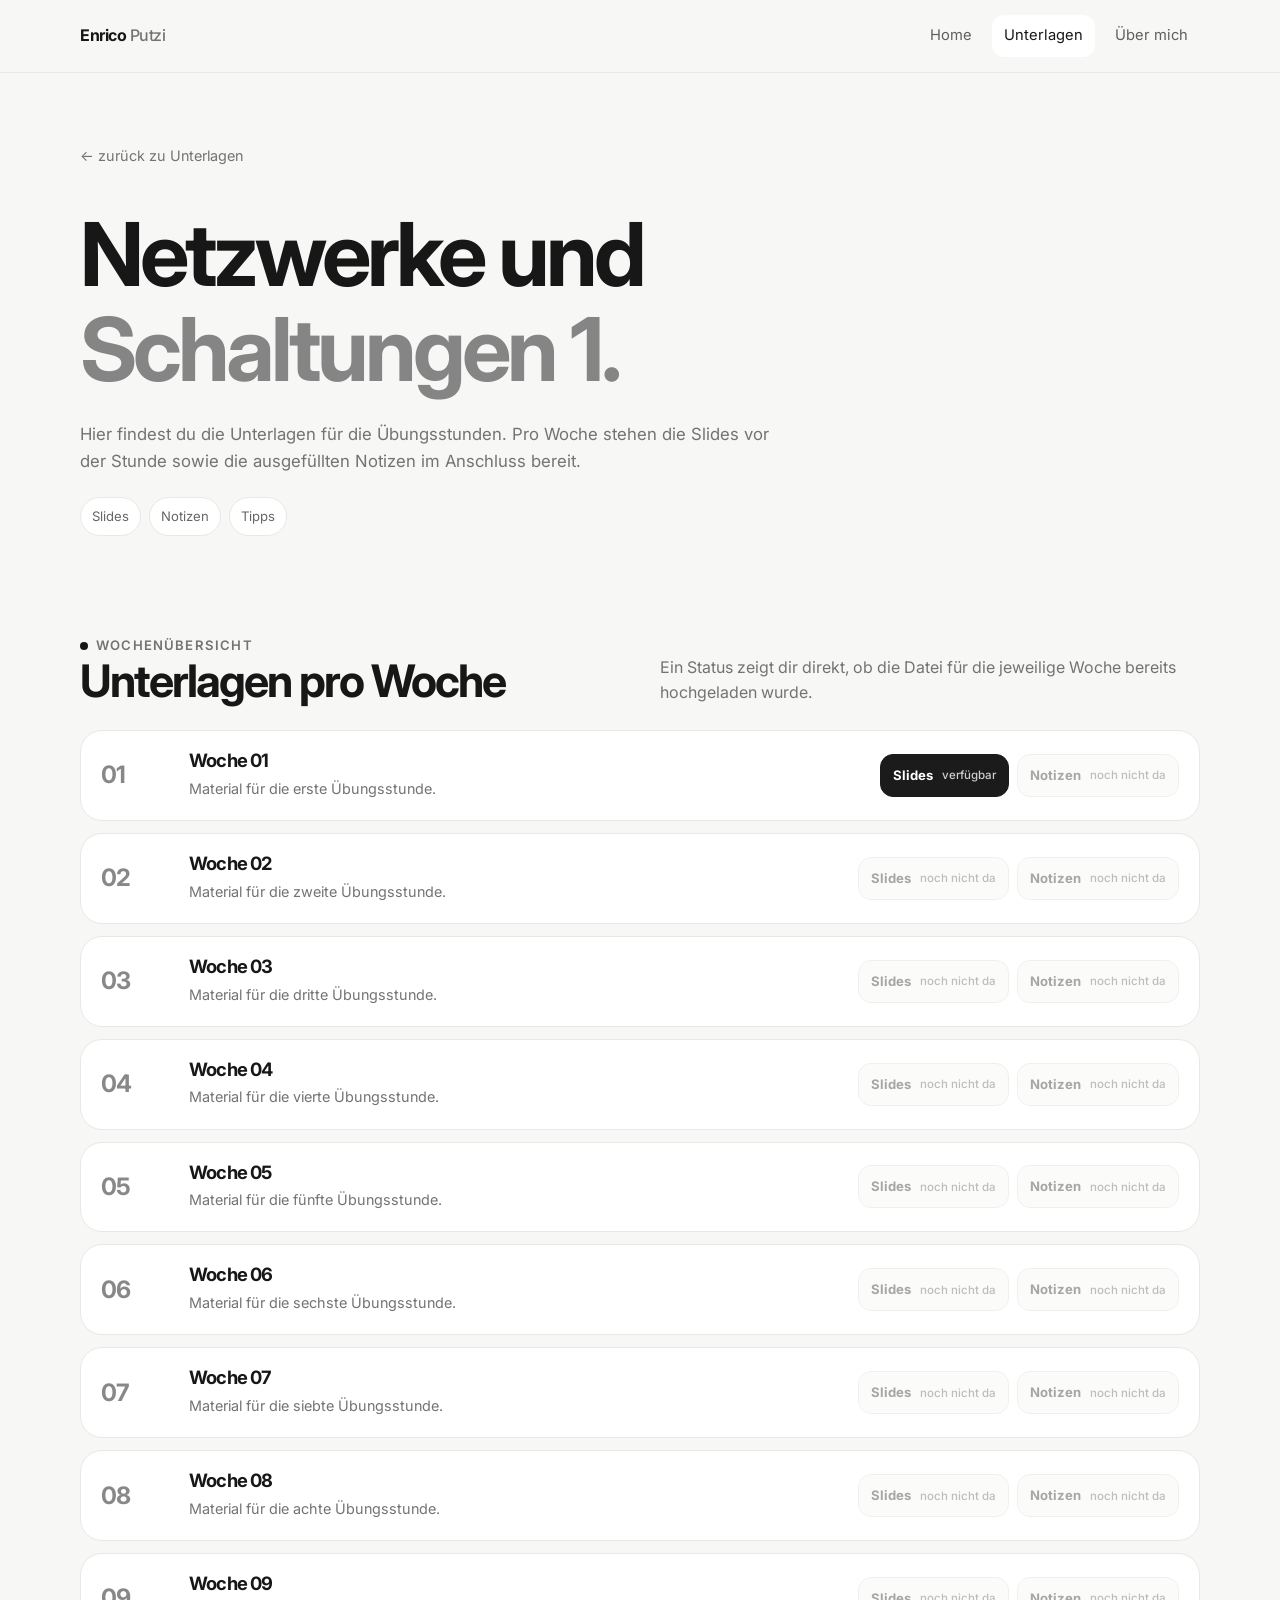
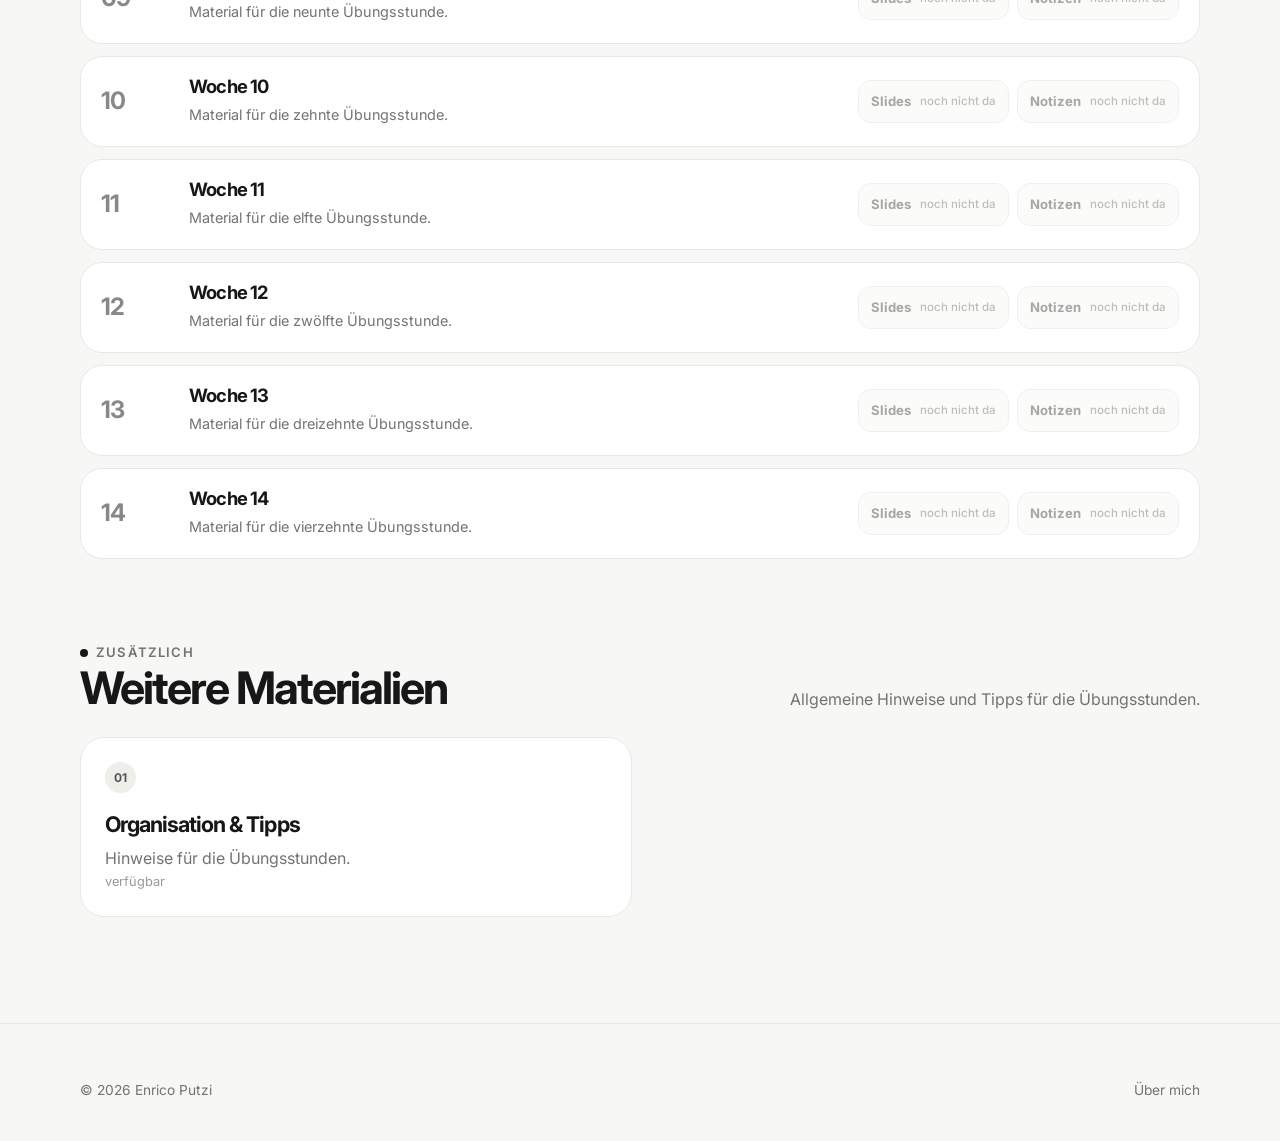
==== courses/nus1/index.html @ c8a52c76 "Update index.html" ====
<!doctype html>
<html lang="de">
<head>
  <meta charset="utf-8">
  <meta name="viewport" content="width=device-width, initial-scale=1">
  <title>NUS 1 — Enrico Putzi</title>
  <link rel="stylesheet" href="../../style.css">
</head>
<body>
<header class="nav"><div class="container nav-inner">
  <a class="brand" href="../../index.html">Enrico <span>Putzi</span></a>
  <nav class="nav-links">
    <a href="../../index.html">Home</a>
    <a class="active" href="../../study.html">Unterlagen</a>
    <a href="../../about.html">Über mich</a>
  </nav>
</div></header>

<main>
<section class="course-hero">
  <div class="container">
    <a class="back" href="../../study.html">← zurück zu Unterlagen</a>
    <h1 class="course-title">Netzwerke und<br><em>Schaltungen 1.</em></h1>
    <p class="course-intro">Hier findest du die Unterlagen für die Übungsstunden. Pro Woche stehen die Slides vor der Stunde sowie die ausgefüllten Notizen im Anschluss bereit.</p>
    <div class="course-meta"><span class="pill">Slides</span><span class="pill">Notizen</span><span class="pill">Tipps</span></div>
  </div>
</section>

<section class="section">
  <div class="container">
    <div class="section-head">
      <div><div class="kicker">Wochenübersicht</div><h2>Unterlagen pro Woche</h2></div>
      <p>Ein Status zeigt dir direkt, ob die Datei für die jeweilige Woche bereits hochgeladen wurde.</p>
    </div>

    <div class="week-list">
      <article class="week-card" data-week="01">
        <div class="week-number">01</div><div class="week-main"><h3>Woche 01</h3><p>Material für die erste Übungsstunde.</p></div>
        <div class="file-actions">
          <a class="file-btn" data-file="files/slides/W01.pdf" href="files/slides/W01.pdf">Slides <span class="file-status">wird geprüft …</span></a>
          <a class="file-btn" data-file="files/slides-notes/W01.pdf" href="files/slides-notes/W01.pdf">Notizen <span class="file-status">wird geprüft …</span></a>
        </div>
      </article>
      <article class="week-card" data-week="02">
        <div class="week-number">02</div><div class="week-main"><h3>Woche 02</h3><p>Material für die zweite Übungsstunde.</p></div>
        <div class="file-actions">
          <a class="file-btn" data-file="files/slides/W02.pdf" href="files/slides/W02.pdf">Slides <span class="file-status">wird geprüft …</span></a>
          <a class="file-btn" data-file="files/slides-notes/W02.pdf" href="files/slides-notes/W02.pdf">Notizen <span class="file-status">wird geprüft …</span></a>
        </div>
      </article>
      <article class="week-card" data-week="03">
        <div class="week-number">03</div><div class="week-main"><h3>Woche 03</h3><p>Material für die dritte Übungsstunde.</p></div>
        <div class="file-actions">
          <a class="file-btn" data-file="files/slides/W03.pdf" href="files/slides/W03.pdf">Slides <span class="file-status">wird geprüft …</span></a>
          <a class="file-btn" data-file="files/slides-notes/W03.pdf" href="files/slides-notes/W03.pdf">Notizen <span class="file-status">wird geprüft …</span></a>
        </div>
      </article>
      <article class="week-card" data-week="04">
        <div class="week-number">04</div><div class="week-main"><h3>Woche 04</h3><p>Material für die vierte Übungsstunde.</p></div>
        <div class="file-actions">
          <a class="file-btn" data-file="files/slides/W04.pdf" href="files/slides/W04.pdf">Slides <span class="file-status">wird geprüft …</span></a>
          <a class="file-btn" data-file="files/slides-notes/W04.pdf" href="files/slides-notes/W04.pdf">Notizen <span class="file-status">wird geprüft …</span></a>
        </div>
      </article>
      <article class="week-card" data-week="05">
        <div class="week-number">05</div><div class="week-main"><h3>Woche 05</h3><p>Material für die fünfte Übungsstunde.</p></div>
        <div class="file-actions">
          <a class="file-btn" data-file="files/slides/W05.pdf" href="files/slides/W05.pdf">Slides <span class="file-status">wird geprüft …</span></a>
          <a class="file-btn" data-file="files/slides-notes/W05.pdf" href="files/slides-notes/W05.pdf">Notizen <span class="file-status">wird geprüft …</span></a>
        </div>
      </article>
      <article class="week-card" data-week="06">
        <div class="week-number">06</div><div class="week-main"><h3>Woche 06</h3><p>Material für die sechste Übungsstunde.</p></div>
        <div class="file-actions">
          <a class="file-btn" data-file="files/slides/W06.pdf" href="files/slides/W06.pdf">Slides <span class="file-status">wird geprüft …</span></a>
          <a class="file-btn" data-file="files/slides-notes/W06.pdf" href="files/slides-notes/W06.pdf">Notizen <span class="file-status">wird geprüft …</span></a>
        </div>
      </article>
      <article class="week-card" data-week="07">
        <div class="week-number">07</div><div class="week-main"><h3>Woche 07</h3><p>Material für die siebte Übungsstunde.</p></div>
        <div class="file-actions">
          <a class="file-btn" data-file="files/slides/W07.pdf" href="files/slides/W07.pdf">Slides <span class="file-status">wird geprüft …</span></a>
          <a class="file-btn" data-file="files/slides-notes/W07.pdf" href="files/slides-notes/W07.pdf">Notizen <span class="file-status">wird geprüft …</span></a>
        </div>
      </article>
      <article class="week-card" data-week="08">
        <div class="week-number">08</div><div class="week-main"><h3>Woche 08</h3><p>Material für die achte Übungsstunde.</p></div>
        <div class="file-actions">
          <a class="file-btn" data-file="files/slides/W08.pdf" href="files/slides/W08.pdf">Slides <span class="file-status">wird geprüft …</span></a>
          <a class="file-btn" data-file="files/slides-notes/W08.pdf" href="files/slides-notes/W08.pdf">Notizen <span class="file-status">wird geprüft …</span></a>
        </div>
      </article>
      <article class="week-card" data-week="09">
        <div class="week-number">09</div><div class="week-main"><h3>Woche 09</h3><p>Material für die neunte Übungsstunde.</p></div>
        <div class="file-actions">
          <a class="file-btn" data-file="files/slides/W09.pdf" href="files/slides/W09.pdf">Slides <span class="file-status">wird geprüft …</span></a>
          <a class="file-btn" data-file="files/slides-notes/W09.pdf" href="files/slides-notes/W09.pdf">Notizen <span class="file-status">wird geprüft …</span></a>
        </div>
      </article>
      <article class="week-card" data-week="10">
        <div class="week-number">10</div><div class="week-main"><h3>Woche 10</h3><p>Material für die zehnte Übungsstunde.</p></div>
        <div class="file-actions">
          <a class="file-btn" data-file="files/slides/W10.pdf" href="files/slides/W10.pdf">Slides <span class="file-status">wird geprüft …</span></a>
          <a class="file-btn" data-file="files/slides-notes/W10.pdf" href="files/slides-notes/W10.pdf">Notizen <span class="file-status">wird geprüft …</span></a>
        </div>
      </article>
      <article class="week-card" data-week="11">
        <div class="week-number">11</div><div class="week-main"><h3>Woche 11</h3><p>Material für die elfte Übungsstunde.</p></div>
        <div class="file-actions">
          <a class="file-btn" data-file="files/slides/W11.pdf" href="files/slides/W11.pdf">Slides <span class="file-status">wird geprüft …</span></a>
          <a class="file-btn" data-file="files/slides-notes/W11.pdf" href="files/slides-notes/W11.pdf">Notizen <span class="file-status">wird geprüft …</span></a>
        </div>
      </article>
      <article class="week-card" data-week="12">
        <div class="week-number">12</div><div class="week-main"><h3>Woche 12</h3><p>Material für die zwölfte Übungsstunde.</p></div>
        <div class="file-actions">
          <a class="file-btn" data-file="files/slides/W12.pdf" href="files/slides/W12.pdf">Slides <span class="file-status">wird geprüft …</span></a>
          <a class="file-btn" data-file="files/slides-notes/W12.pdf" href="files/slides-notes/W12.pdf">Notizen <span class="file-status">wird geprüft …</span></a>
        </div>
      </article>
      <article class="week-card" data-week="13">
        <div class="week-number">13</div><div class="week-main"><h3>Woche 13</h3><p>Material für die dreizehnte Übungsstunde.</p></div>
        <div class="file-actions">
          <a class="file-btn" data-file="files/slides/W13.pdf" href="files/slides/W13.pdf">Slides <span class="file-status">wird geprüft …</span></a>
          <a class="file-btn" data-file="files/slides-notes/W13.pdf" href="files/slides-notes/W13.pdf">Notizen <span class="file-status">wird geprüft …</span></a>
        </div>
      </article>
      <article class="week-card" data-week="14">
        <div class="week-number">14</div><div class="week-main"><h3>Woche 14</h3><p>Material für die vierzehnte Übungsstunde.</p></div>
        <div class="file-actions">
          <a class="file-btn" data-file="files/slides/W14.pdf" href="files/slides/W14.pdf">Slides <span class="file-status">wird geprüft …</span></a>
          <a class="file-btn" data-file="files/slides-notes/W14.pdf" href="files/slides-notes/W14.pdf">Notizen <span class="file-status">wird geprüft …</span></a>
        </div>
      </article>
    </div>
  </div>
</section>

<section class="section section-tight">
  <div class="container">
    <div class="section-head">
      <div><div class="kicker">Zusätzlich</div><h2>Weitere Materialien</h2></div>
      <p>Allgemeine Hinweise und Tipps für die Übungsstunden.</p>
    </div>
    <div class="grid small-grid">
      <a class="card resource-card compact-resource" data-file="files/tips/Organisation.pdf" href="files/tips/Organisation.pdf">
        <div><span class="tag">01</span><h3>Organisation &amp; Tipps</h3><p>Hinweise für die Übungsstunden.</p></div>
        <div class="availability">wird geprüft …</div>
      </a>
    </div>
  </div>
</section>

<footer class="footer"><div class="container footer-inner"><span>© <span data-year></span> Enrico Putzi</span><a href="../../about.html">Über mich</a></div></footer>
<script src="../../script.js"></script>
</body>
</html>
---- style.css ----
@import url('https://fonts.googleapis.com/css2?family=Inter:wght@400;500;600;700&display=swap');
:root{--bg:#f7f7f5;--surface:#fff;--text:#171717;--muted:#737373;--line:#e8e8e5;--accent-soft:#eeeeea;--max:1120px;--radius:24px}
*{box-sizing:border-box}html{scroll-behavior:smooth}body{margin:0;font-family:Inter,system-ui,-apple-system,BlinkMacSystemFont,"Segoe UI",sans-serif;color:var(--text);background:var(--bg);line-height:1.6}a{color:inherit;text-decoration:none}img{max-width:100%;display:block}.container{width:min(var(--max),calc(100% - 36px));margin:0 auto}
.nav{position:sticky;top:0;z-index:20;background:rgba(247,247,245,.9);backdrop-filter:blur(14px);border-bottom:1px solid rgba(232,232,229,.8)}.nav-inner{min-height:72px;display:flex;align-items:center;justify-content:space-between;gap:24px}.brand{font-weight:700;letter-spacing:-.03em}.brand span{color:var(--muted);font-weight:500}.nav-links{display:flex;gap:8px;align-items:center}.nav-links a{padding:9px 12px;border-radius:12px;color:#5f5f5f;font-size:.92rem}.nav-links a:hover,.nav-links a.active{background:var(--surface);color:var(--text)}
.hero{padding:92px 0 72px}.compact-hero{padding-bottom:42px}.kicker{display:inline-flex;align-items:center;gap:8px;font-size:.82rem;color:var(--muted);font-weight:600;text-transform:uppercase;letter-spacing:.09em}.kicker::before{content:"";width:8px;height:8px;border-radius:50%;background:var(--text);display:inline-block}h1,h2,h3{letter-spacing:-.045em;line-height:1.08;margin:0}.hero h1{font-size:clamp(3.2rem,8vw,6.7rem);max-width:900px;margin-top:18px}.hero h1 em,.course-title em{font-style:normal;color:#858585}.hero-copy{max-width:700px;color:#666;margin:28px 0 0;font-size:1.05rem}.hero-actions{display:flex;gap:12px;flex-wrap:wrap;margin-top:30px}.btn{display:inline-flex;align-items:center;justify-content:center;padding:12px 17px;border:1px solid var(--line);border-radius:14px;background:var(--surface);font-weight:600;font-size:.92rem;transition:transform .18s ease,box-shadow .18s ease}.btn:hover{transform:translateY(-2px);box-shadow:0 10px 28px rgba(0,0,0,.06)}.btn.primary{background:var(--text);color:#fff;border-color:var(--text)}
.section{padding:56px 0}.section-tight{padding-top:24px}.section-head{display:flex;justify-content:space-between;align-items:end;gap:24px;margin-bottom:24px}.section-head h2{font-size:clamp(1.8rem,4vw,2.8rem)}.section-head p{max-width:540px;color:var(--muted);margin:0}.grid{display:grid;grid-template-columns:repeat(12,1fr);gap:16px}.card{grid-column:span 4;background:var(--surface);border:1px solid var(--line);border-radius:var(--radius);padding:24px;min-height:190px;display:flex;flex-direction:column;justify-content:space-between;transition:transform .18s ease,box-shadow .18s ease,border-color .18s ease}.card:hover{transform:translateY(-4px);box-shadow:0 16px 36px rgba(0,0,0,.06);border-color:#d9d9d5}.card.wide{grid-column:span 8}.card.full{grid-column:1/-1}.card .tag{display:inline-flex;width:max-content;padding:6px 9px;border-radius:999px;background:var(--accent-soft);font-size:.75rem;font-weight:700;color:#555}.card h3{font-size:1.35rem;margin-top:20px}.card p{color:var(--muted);margin:10px 0 0}.card-link{margin-top:24px;font-size:.9rem;font-weight:700}.card-link::after{content:" ↗";color:var(--muted)}.featured-card{background:#1b1b1b;color:#fff;border-color:#1b1b1b}.featured-card p{color:#c7c7c7}.featured-card .tag{background:#303030;color:#ddd}.featured-card .card-link::after{color:#aaa}
.note{background:#efefeb;border-radius:20px;padding:22px 24px;color:#5d5d5a}.note strong{color:var(--text)}.course-hero{padding:70px 0 40px}.course-title{font-size:clamp(2.8rem,7vw,5.5rem);max-width:850px;margin-top:16px}.course-intro{max-width:690px;color:var(--muted);font-size:1.05rem;margin:24px 0 0}.course-meta{display:flex;flex-wrap:wrap;gap:8px;margin-top:22px}.pill{padding:8px 11px;background:var(--surface);border:1px solid var(--line);border-radius:999px;font-size:.82rem;color:#666}
.week-list{display:grid;gap:12px}.week-card{background:var(--surface);border:1px solid var(--line);border-radius:22px;padding:20px;display:grid;grid-template-columns:70px minmax(180px,1fr) minmax(390px,1.8fr);gap:18px;align-items:center;transition:transform .18s ease,box-shadow .18s ease}.week-card:hover{transform:translateY(-2px);box-shadow:0 12px 30px rgba(0,0,0,.05)}.week-number{font-size:1.5rem;font-weight:700;letter-spacing:-.05em;color:#888}.week-main h3{font-size:1.15rem}.week-main p{margin:6px 0 0;color:var(--muted);font-size:.9rem}.file-actions{display:flex;gap:8px;flex-wrap:wrap;justify-content:flex-end}.file-btn{display:flex;align-items:center;gap:9px;border:1px solid var(--line);background:#fafaf8;padding:10px 12px;border-radius:13px;font-size:.82rem;font-weight:700;color:#777;cursor:default}.file-btn.available{background:#1b1b1b;color:#fff;border-color:#1b1b1b;cursor:pointer}.file-btn.available:hover{transform:translateY(-1px)}.file-btn.unavailable{opacity:.65}.file-status{font-size:.72rem;font-weight:500;color:#9a9a96}.file-btn.available .file-status{color:#cfcfcf}.small-grid .card{grid-column:span 6}.compact-resource{min-height:180px}.availability{font-size:.8rem;color:#999}.compact-resource.available{background:#fff}.compact-resource.unavailable{opacity:.8}
.profile{display:grid;grid-template-columns:260px 1fr;gap:48px;align-items:start;padding:70px 0}.profile-photo{aspect-ratio:1/1;border-radius:28px;overflow:hidden;background:#e9e9e5;border:1px solid var(--line);display:grid;place-items:center}.profile-photo img{width:100%;height:100%;object-fit:cover}.profile h1{font-size:clamp(2.7rem,6vw,5rem)}.profile .lead{font-size:1.1rem;color:#656565;max-width:720px;margin:20px 0}.timeline{margin-top:36px;display:grid;gap:12px}.timeline-item{padding:18px 0;border-top:1px solid var(--line);display:grid;grid-template-columns:160px 1fr;gap:20px}.timeline-item .year{font-weight:700}.timeline-item p{margin:0;color:var(--muted)}
.footer{padding:55px 0 40px;border-top:1px solid var(--line);margin-top:50px}.footer-inner{display:flex;justify-content:space-between;gap:24px;flex-wrap:wrap;color:var(--muted);font-size:.86rem}.small{font-size:.84rem;color:var(--muted)}.back{display:inline-flex;margin-bottom:24px;color:var(--muted);font-size:.9rem}.back:hover{color:var(--text)}code{background:#ededE9;padding:2px 6px;border-radius:6px;font-size:.9em}
@media (max-width:900px){.week-card{grid-template-columns:56px 1fr}.file-actions{grid-column:2;justify-content:flex-start}.small-grid .card{grid-column:1/-1}}@media (max-width:800px){.nav-inner{min-height:64px}.nav-links{gap:2px}.nav-links a{font-size:.82rem;padding:8px}.hero{padding:65px 0 48px}.card,.card.wide{grid-column:1/-1}.profile{grid-template-columns:1fr;gap:28px}.profile-photo{max-width:280px}.timeline-item{grid-template-columns:1fr;gap:4px}}@media (max-width:520px){.container{width:min(var(--max),calc(100% - 24px))}.nav-links a:nth-child(2){display:none}.hero h1{font-size:3.2rem}.week-card{grid-template-columns:1fr}.file-actions{grid-column:auto}.file-btn{width:100%;justify-content:space-between}}
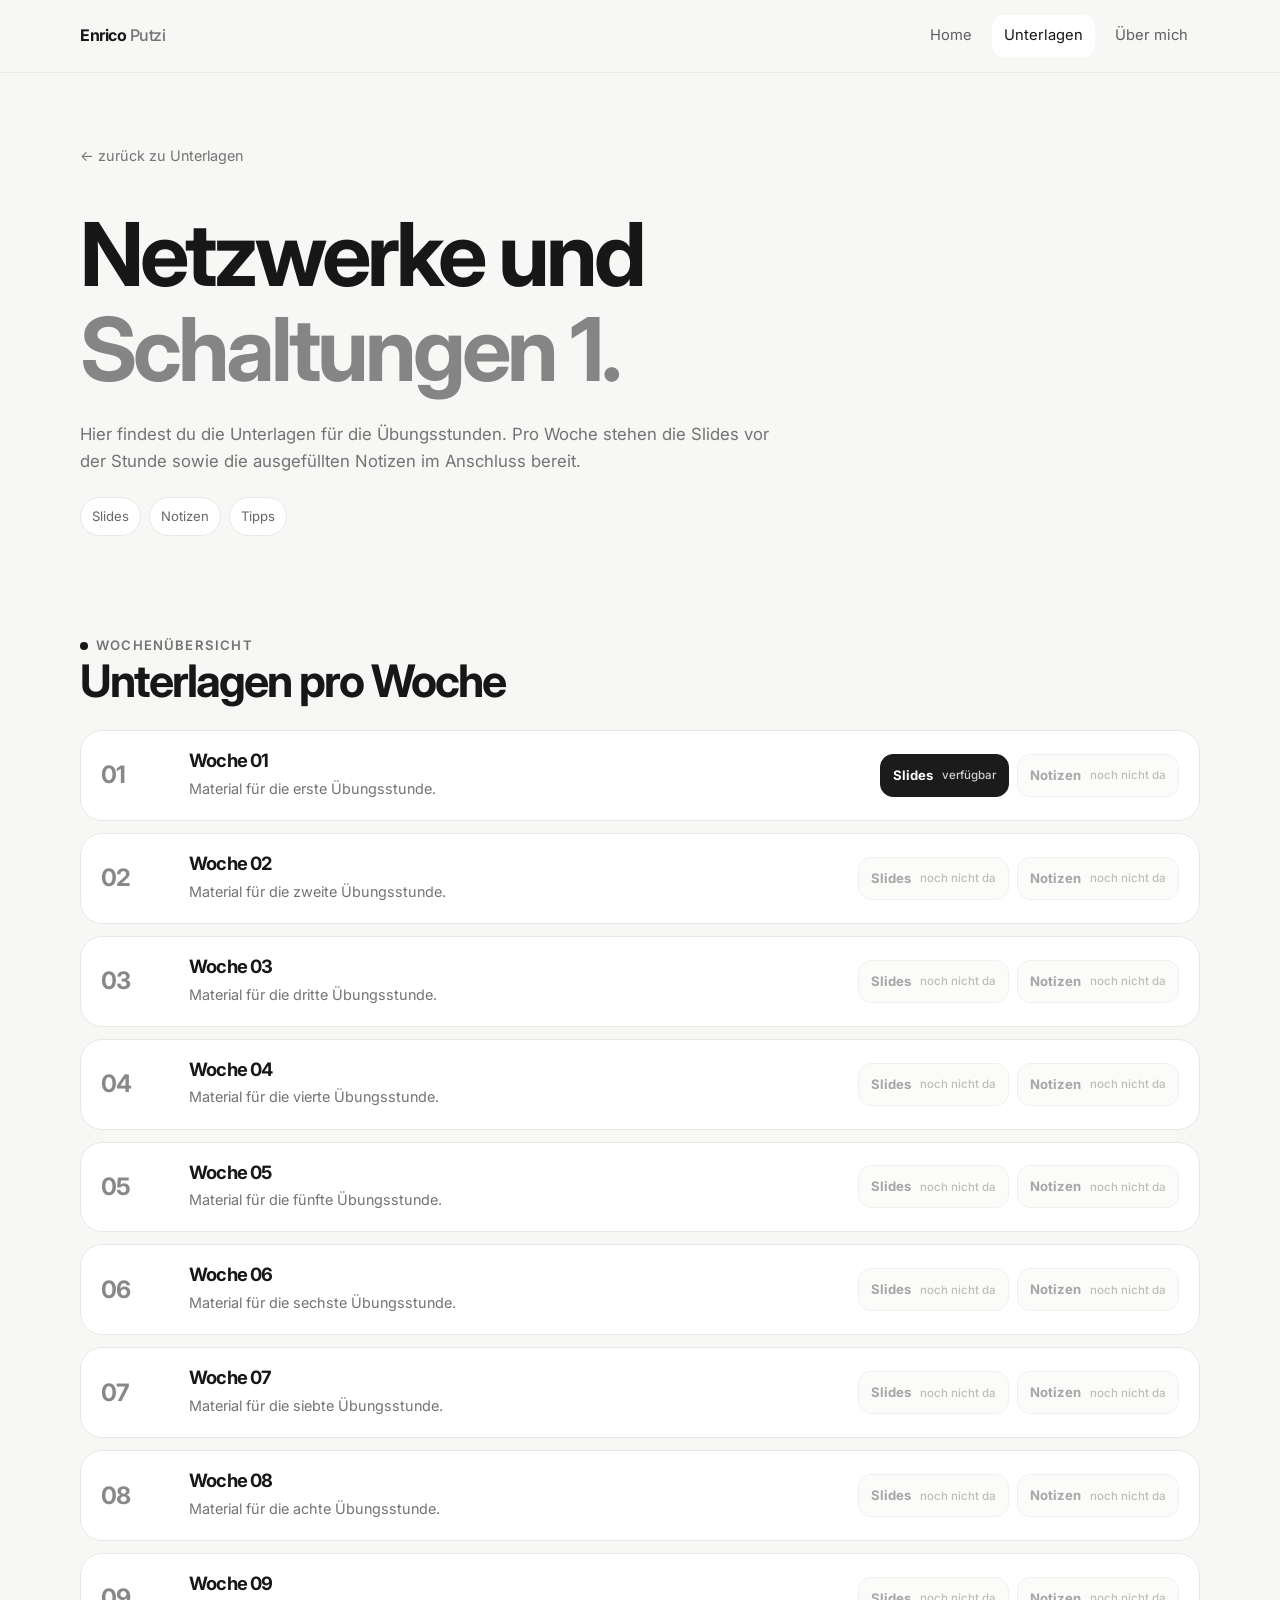
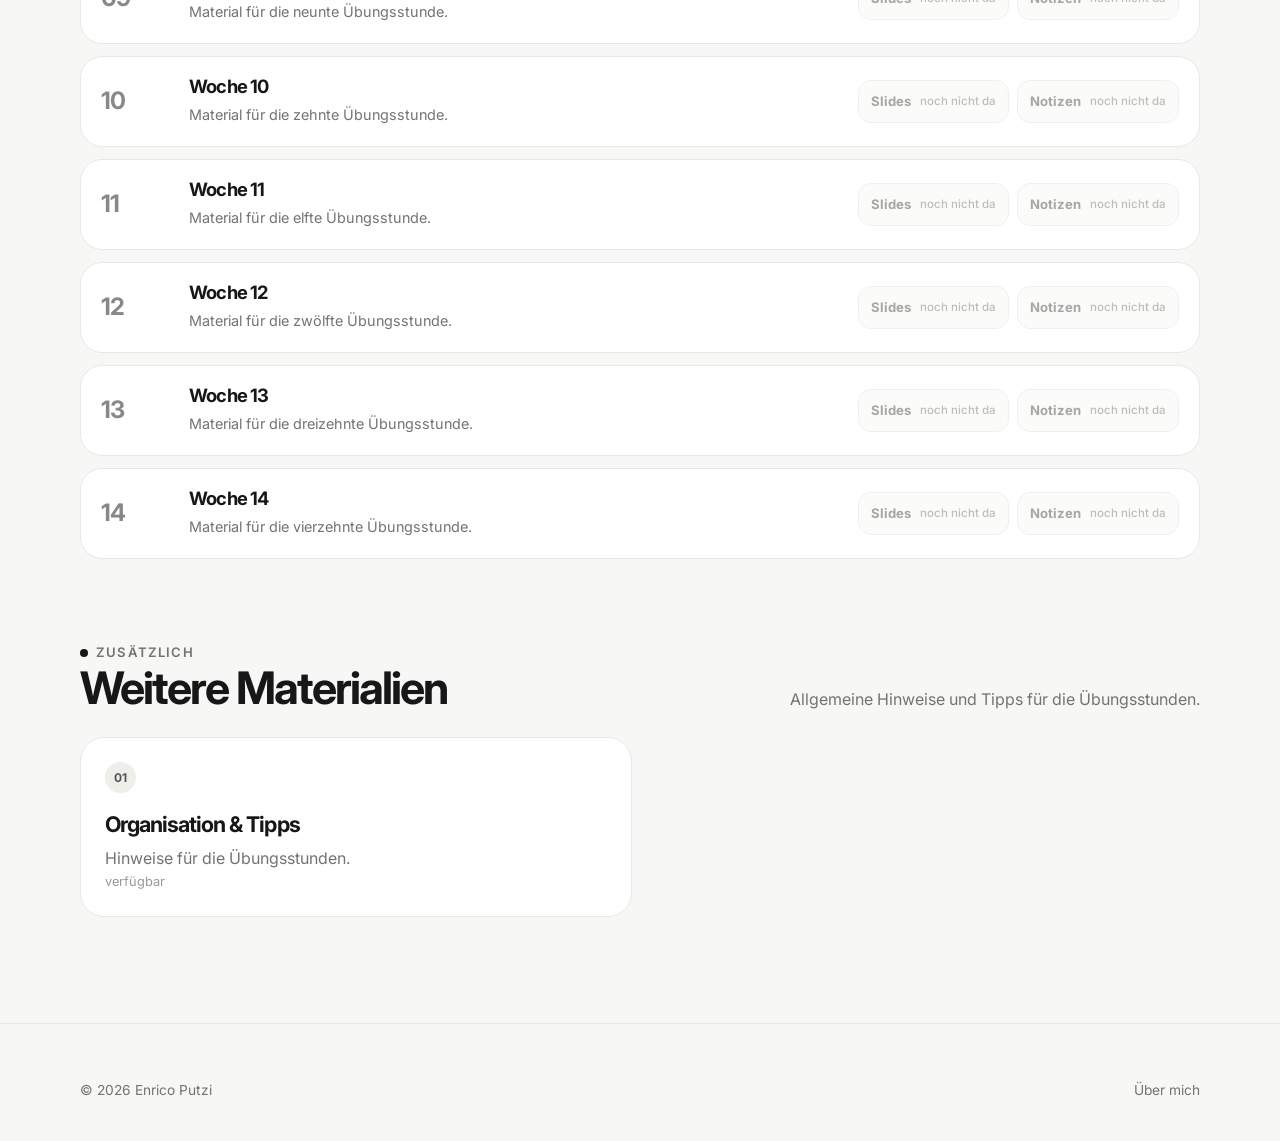
==== commit dcac35cc: "Update index.html" ====
--- a/courses/nus1/index.html
+++ b/courses/nus1/index.html
@@ -30,7 +30,7 @@
   <div class="container">
     <div class="section-head">
       <div><div class="kicker">Wochenübersicht</div><h2>Unterlagen pro Woche</h2></div>
-      <p>Ein Status zeigt dir direkt, ob die Datei für die jeweilige Woche bereits hochgeladen wurde.</p>
+      
     </div>
 
     <div class="week-list">
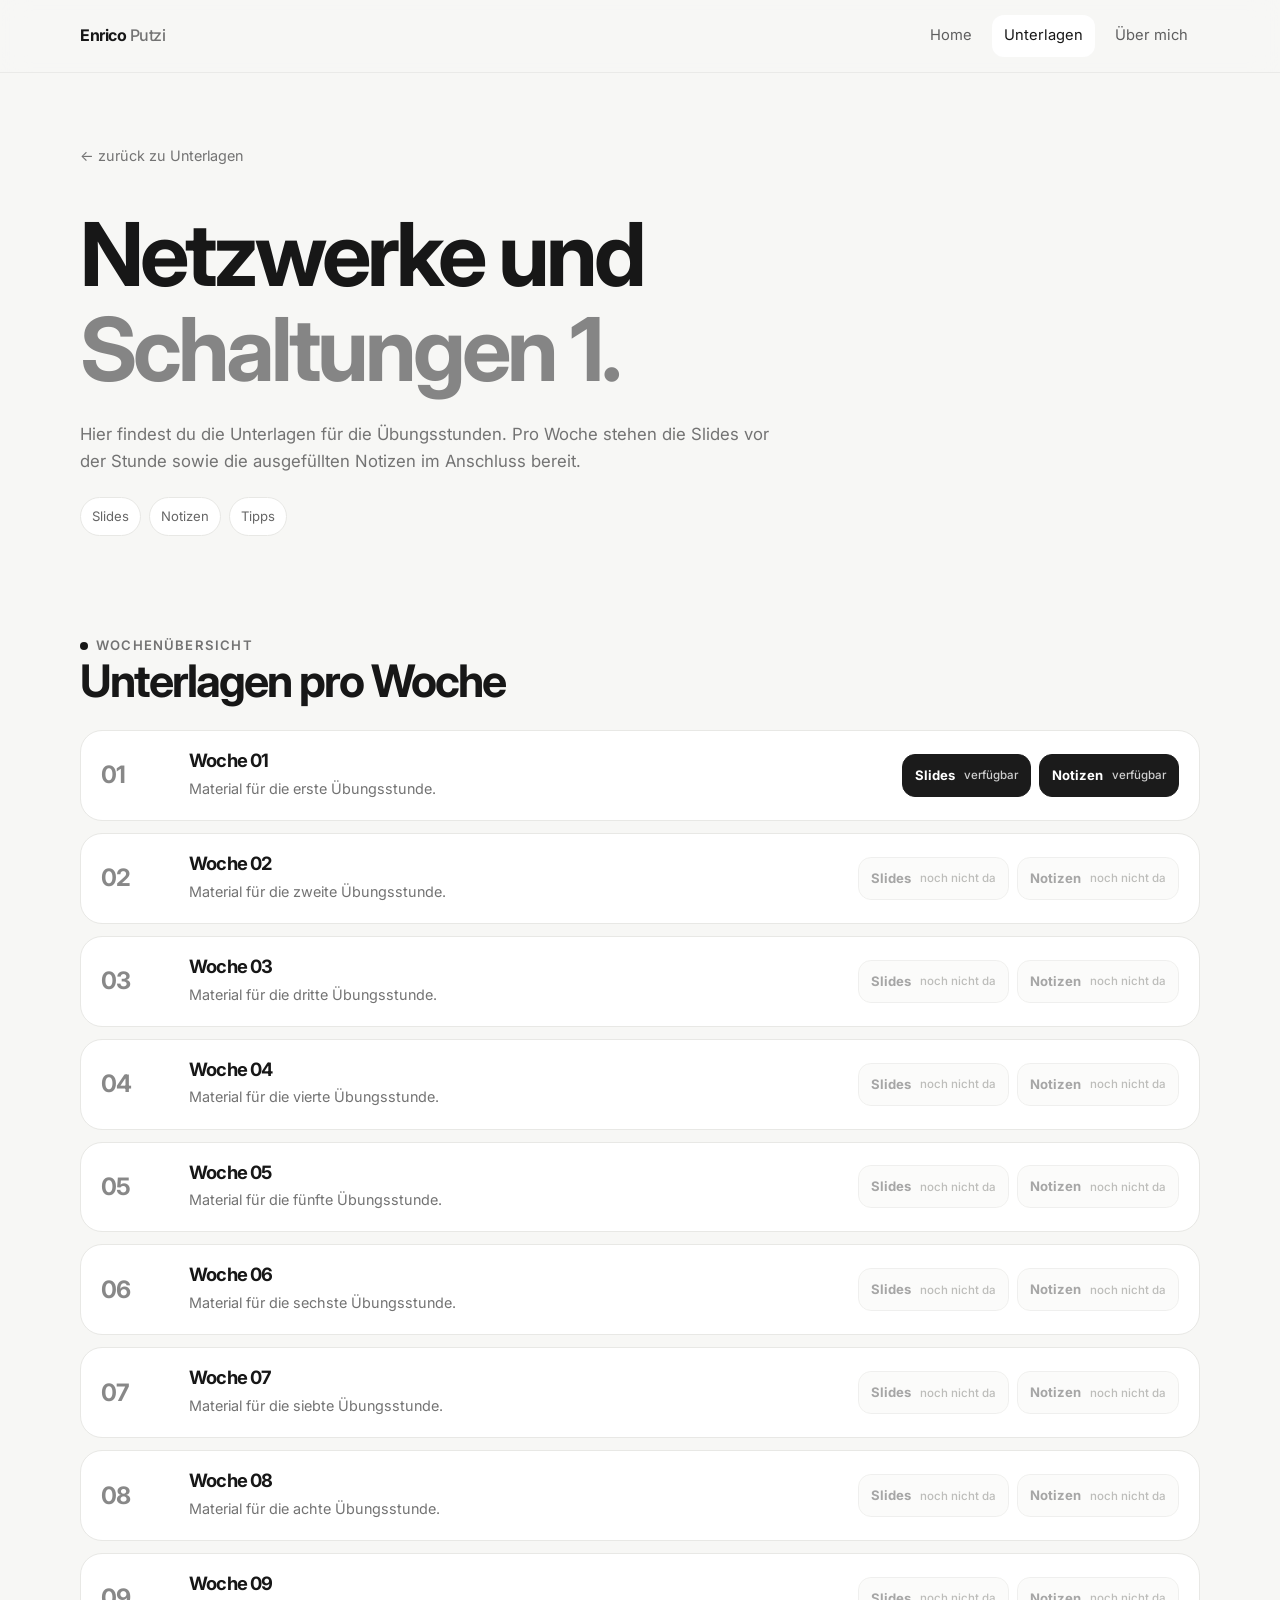
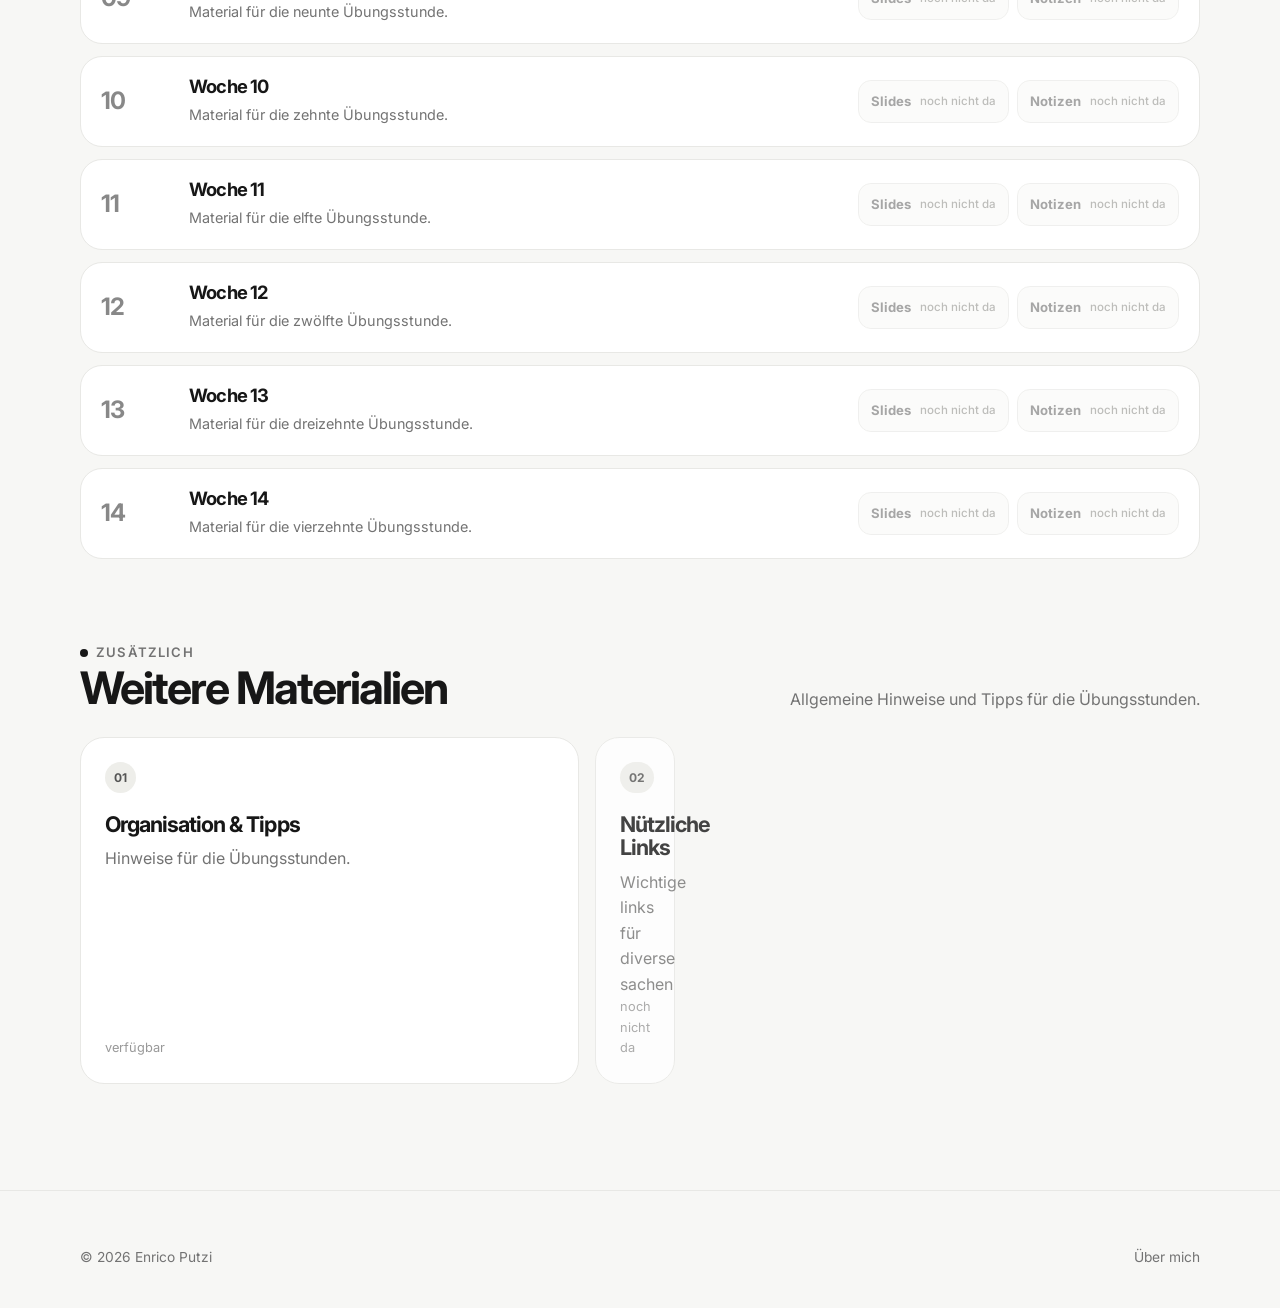
==== commit ef0bd5eb: "Update index.html" ====
--- a/courses/nus1/index.html
+++ b/courses/nus1/index.html
@@ -147,6 +147,12 @@
         <div><span class="tag">01</span><h3>Organisation &amp; Tipps</h3><p>Hinweise für die Übungsstunden.</p></div>
         <div class="availability">wird geprüft …</div>
       </a>
+      <div class="grid small-grid">
+      <a class="card resource-card compact-resource" data-file="files/tips/links.docx" href="files/tips/links.docx">
+        <div><span class="tag">02</span><h3>Nützliche Links</h3><p>Wichtige links für diverse sachen</p></div>
+        <div class="availability">wird geprüft …</div>
+      </a>
+    </div>
     </div>
   </div>
 </section>
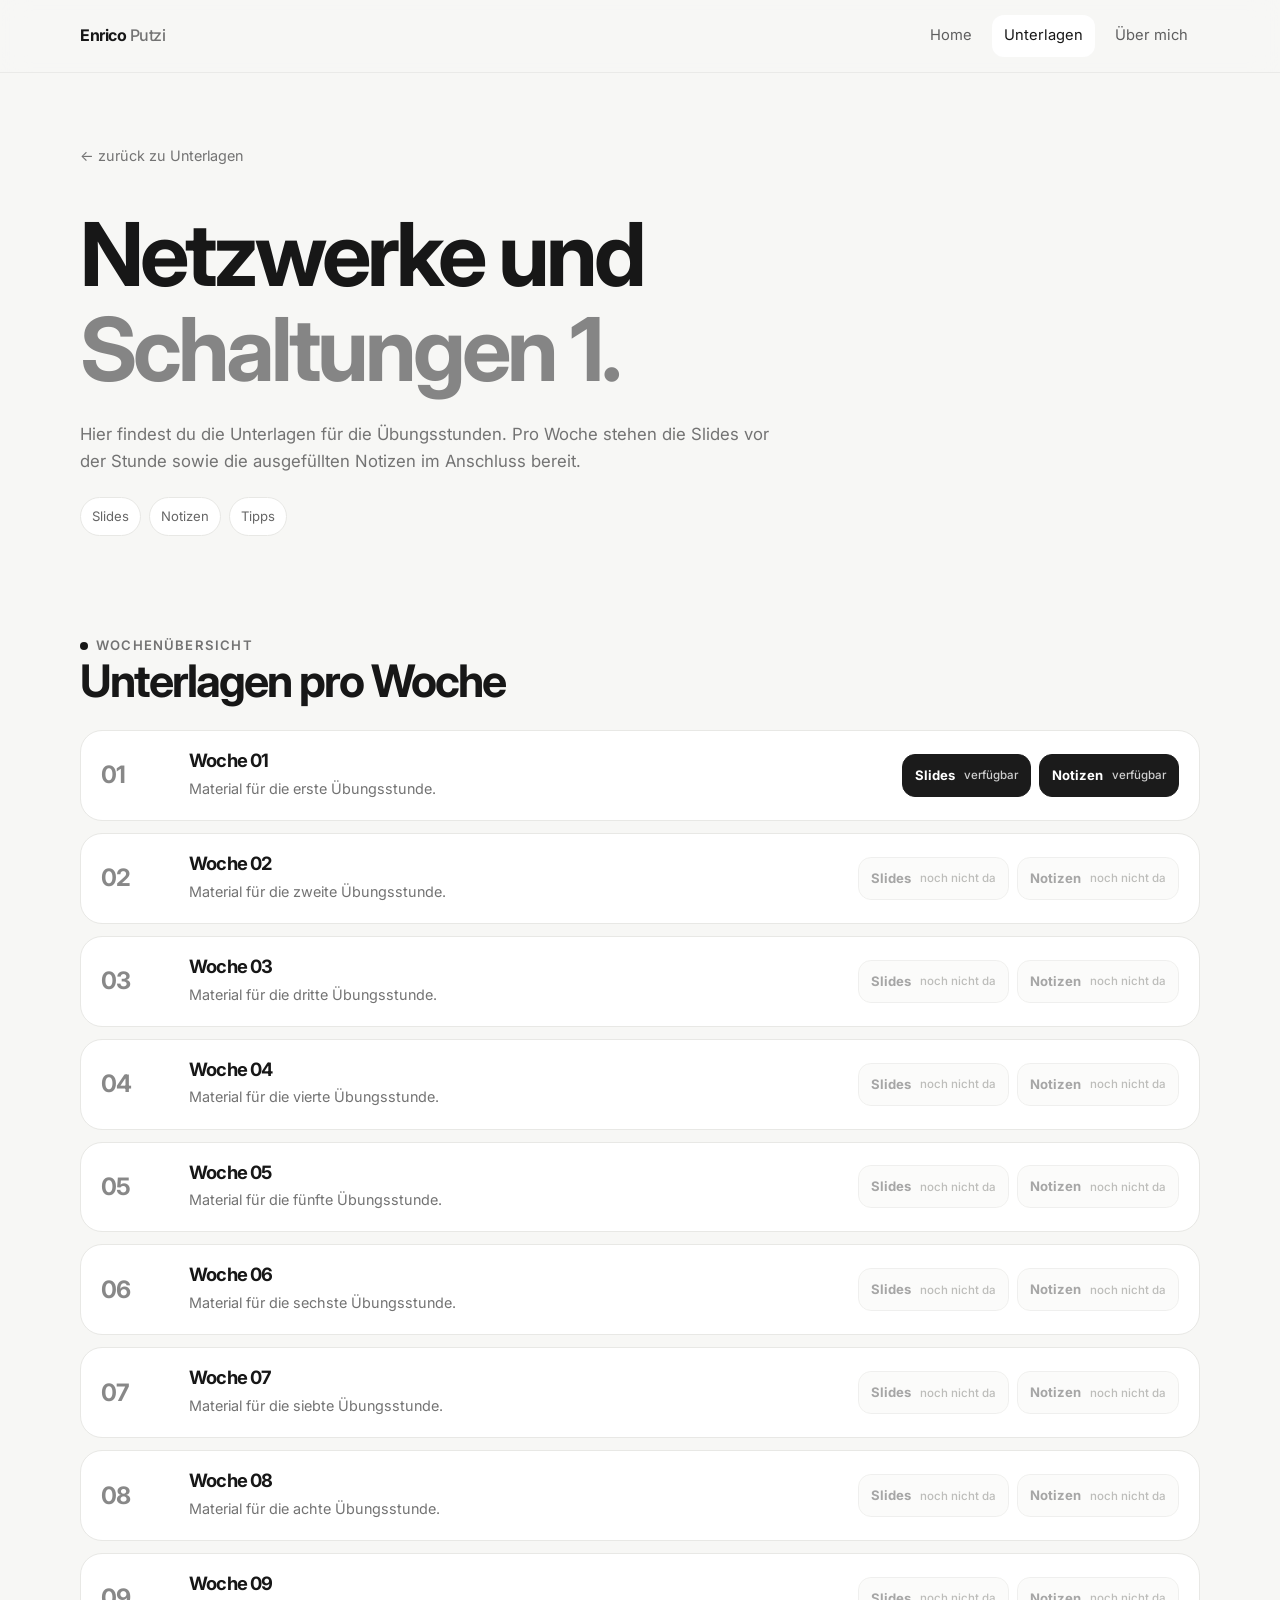
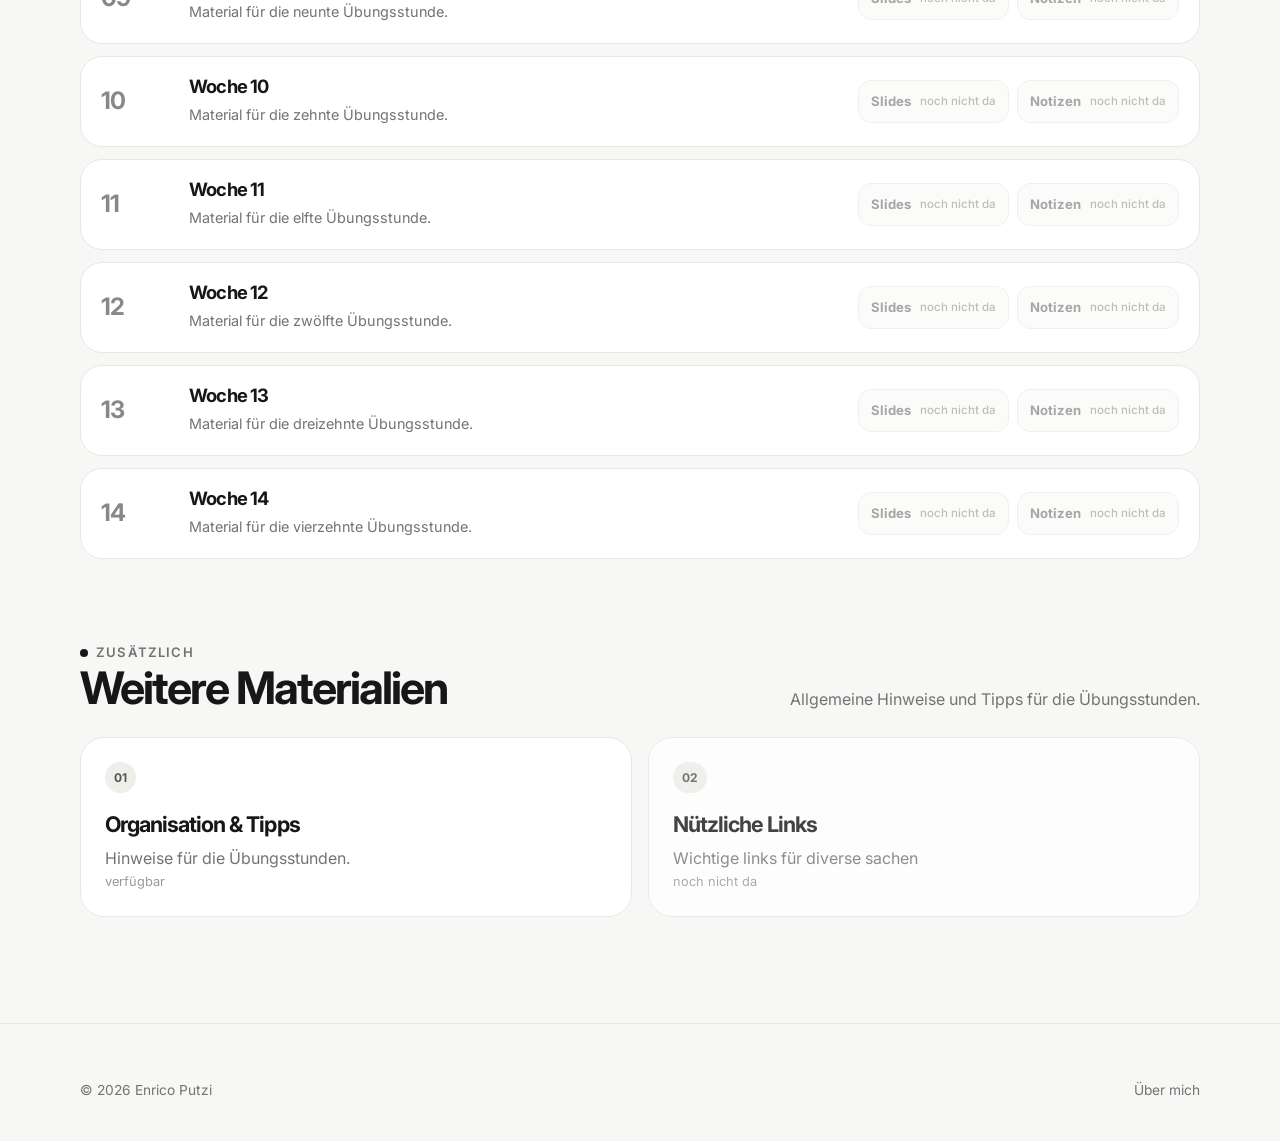
==== commit 4ef513a2: "Update index.html" ====
--- a/courses/nus1/index.html
+++ b/courses/nus1/index.html
@@ -147,13 +147,13 @@
         <div><span class="tag">01</span><h3>Organisation &amp; Tipps</h3><p>Hinweise für die Übungsstunden.</p></div>
         <div class="availability">wird geprüft …</div>
       </a>
-      <div class="grid small-grid">
+      
       <a class="card resource-card compact-resource" data-file="files/tips/links.docx" href="files/tips/links.docx">
         <div><span class="tag">02</span><h3>Nützliche Links</h3><p>Wichtige links für diverse sachen</p></div>
         <div class="availability">wird geprüft …</div>
       </a>
     </div>
-    </div>
+    
   </div>
 </section>
 
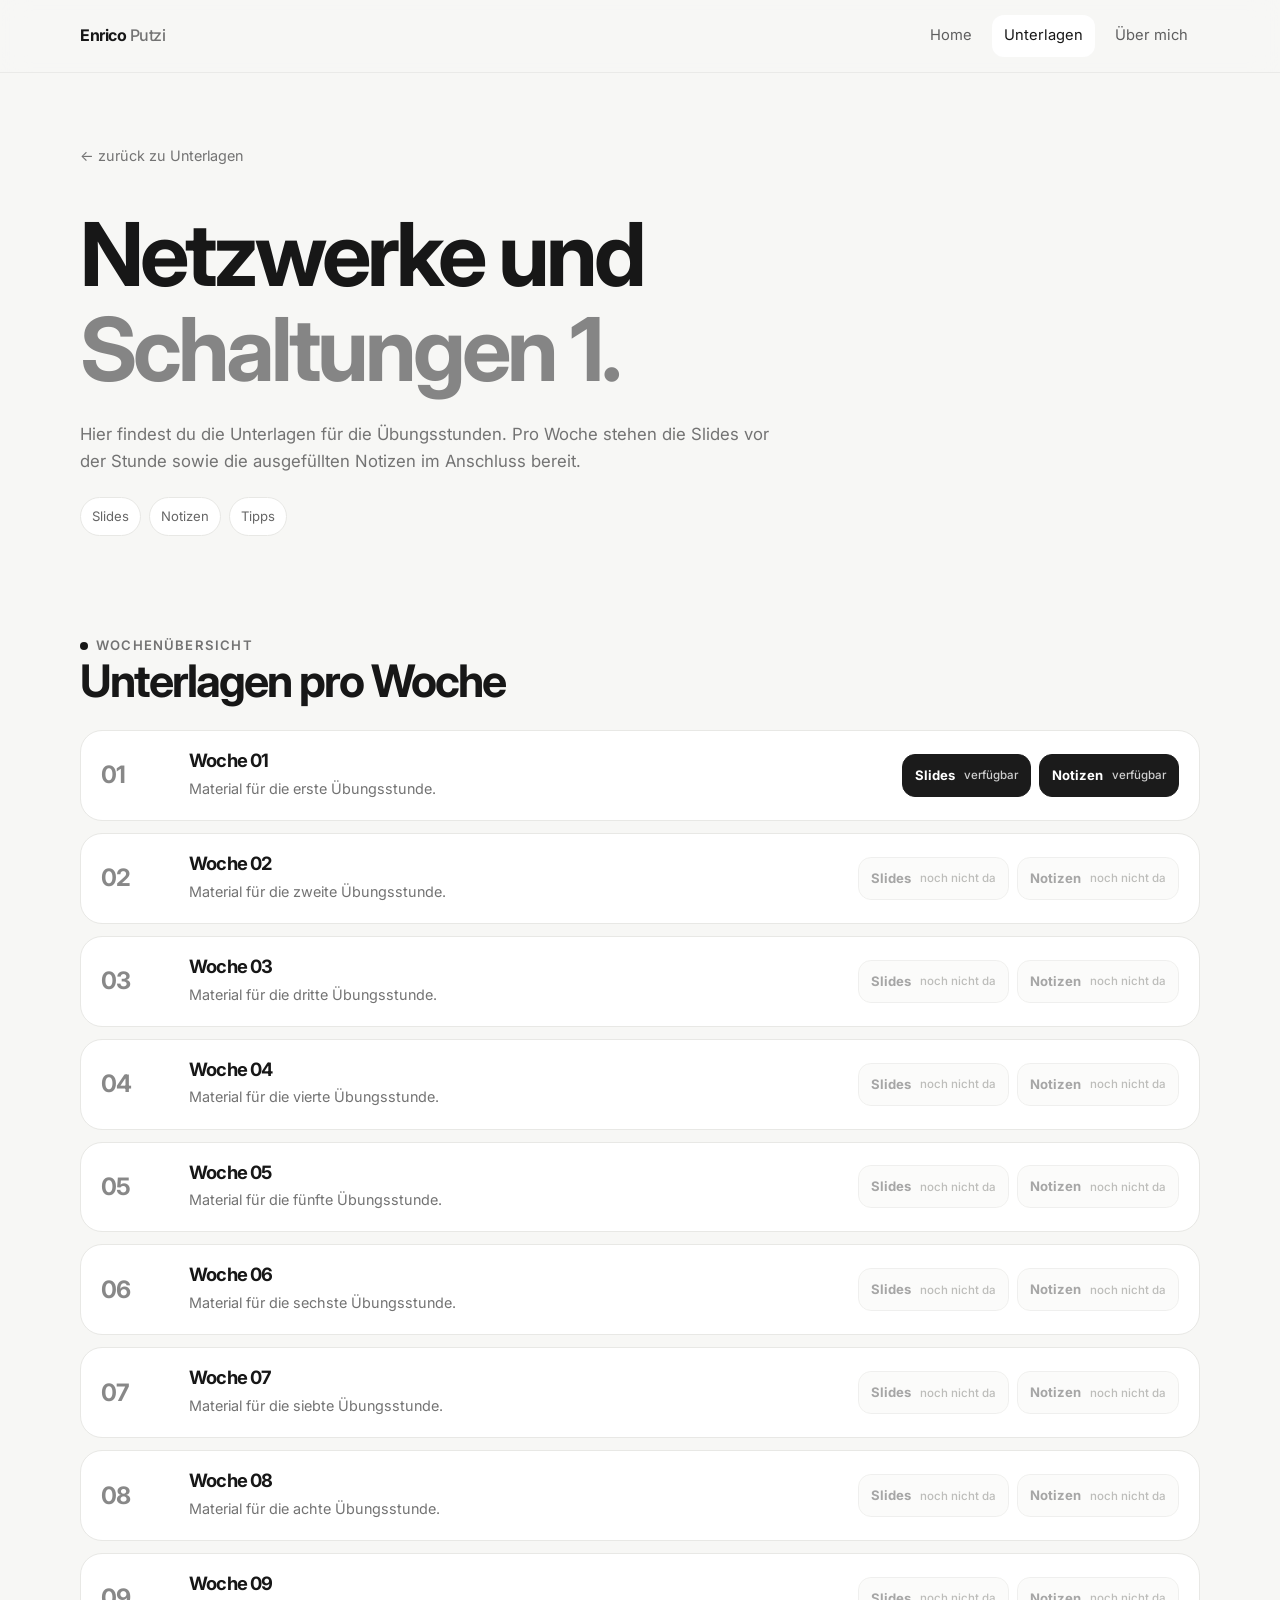
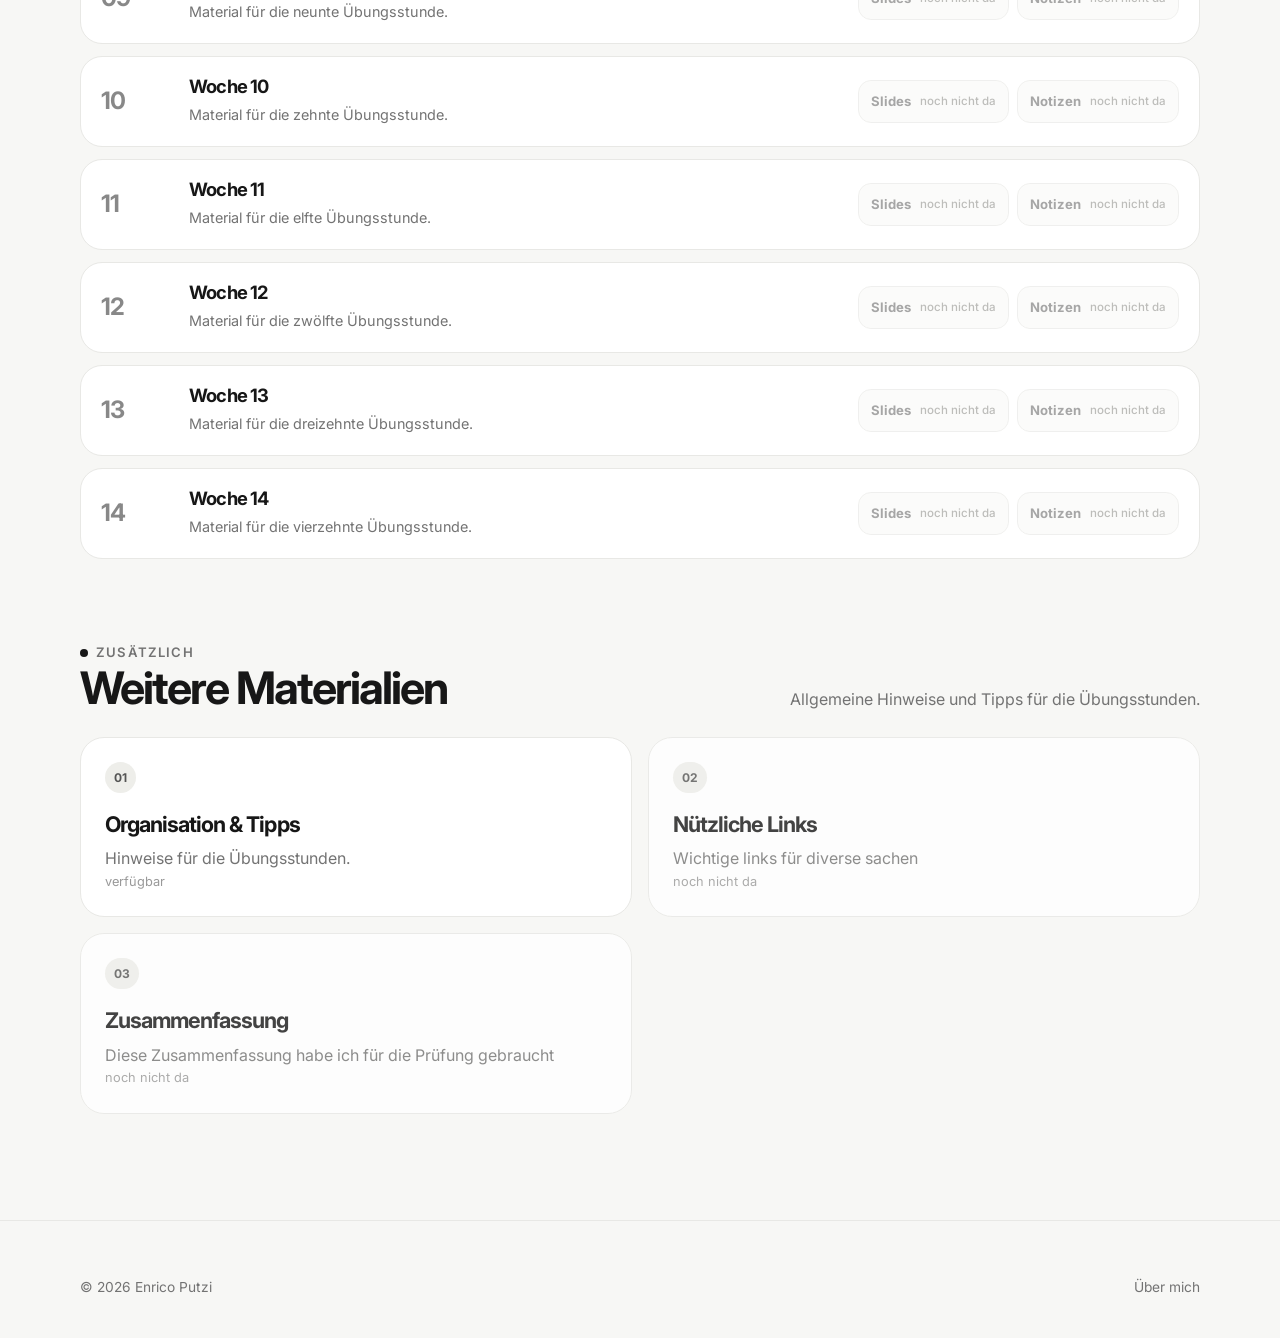
==== commit bda46549: "Update index.html" ====
--- a/courses/nus1/index.html
+++ b/courses/nus1/index.html
@@ -152,6 +152,10 @@
         <div><span class="tag">02</span><h3>Nützliche Links</h3><p>Wichtige links für diverse sachen</p></div>
         <div class="availability">wird geprüft …</div>
       </a>
+      <a class="card resource-card compact-resource" data-file="files/tips/summary.pdf" href="files/tips/summary.pdf">
+        <div><span class="tag">03</span><h3>Zusammenfassung</h3><p>Diese Zusammenfassung habe ich für die Prüfung gebraucht</p></div>
+        <div class="availability">wird geprüft …</div>
+      </a>
     </div>
     
   </div>
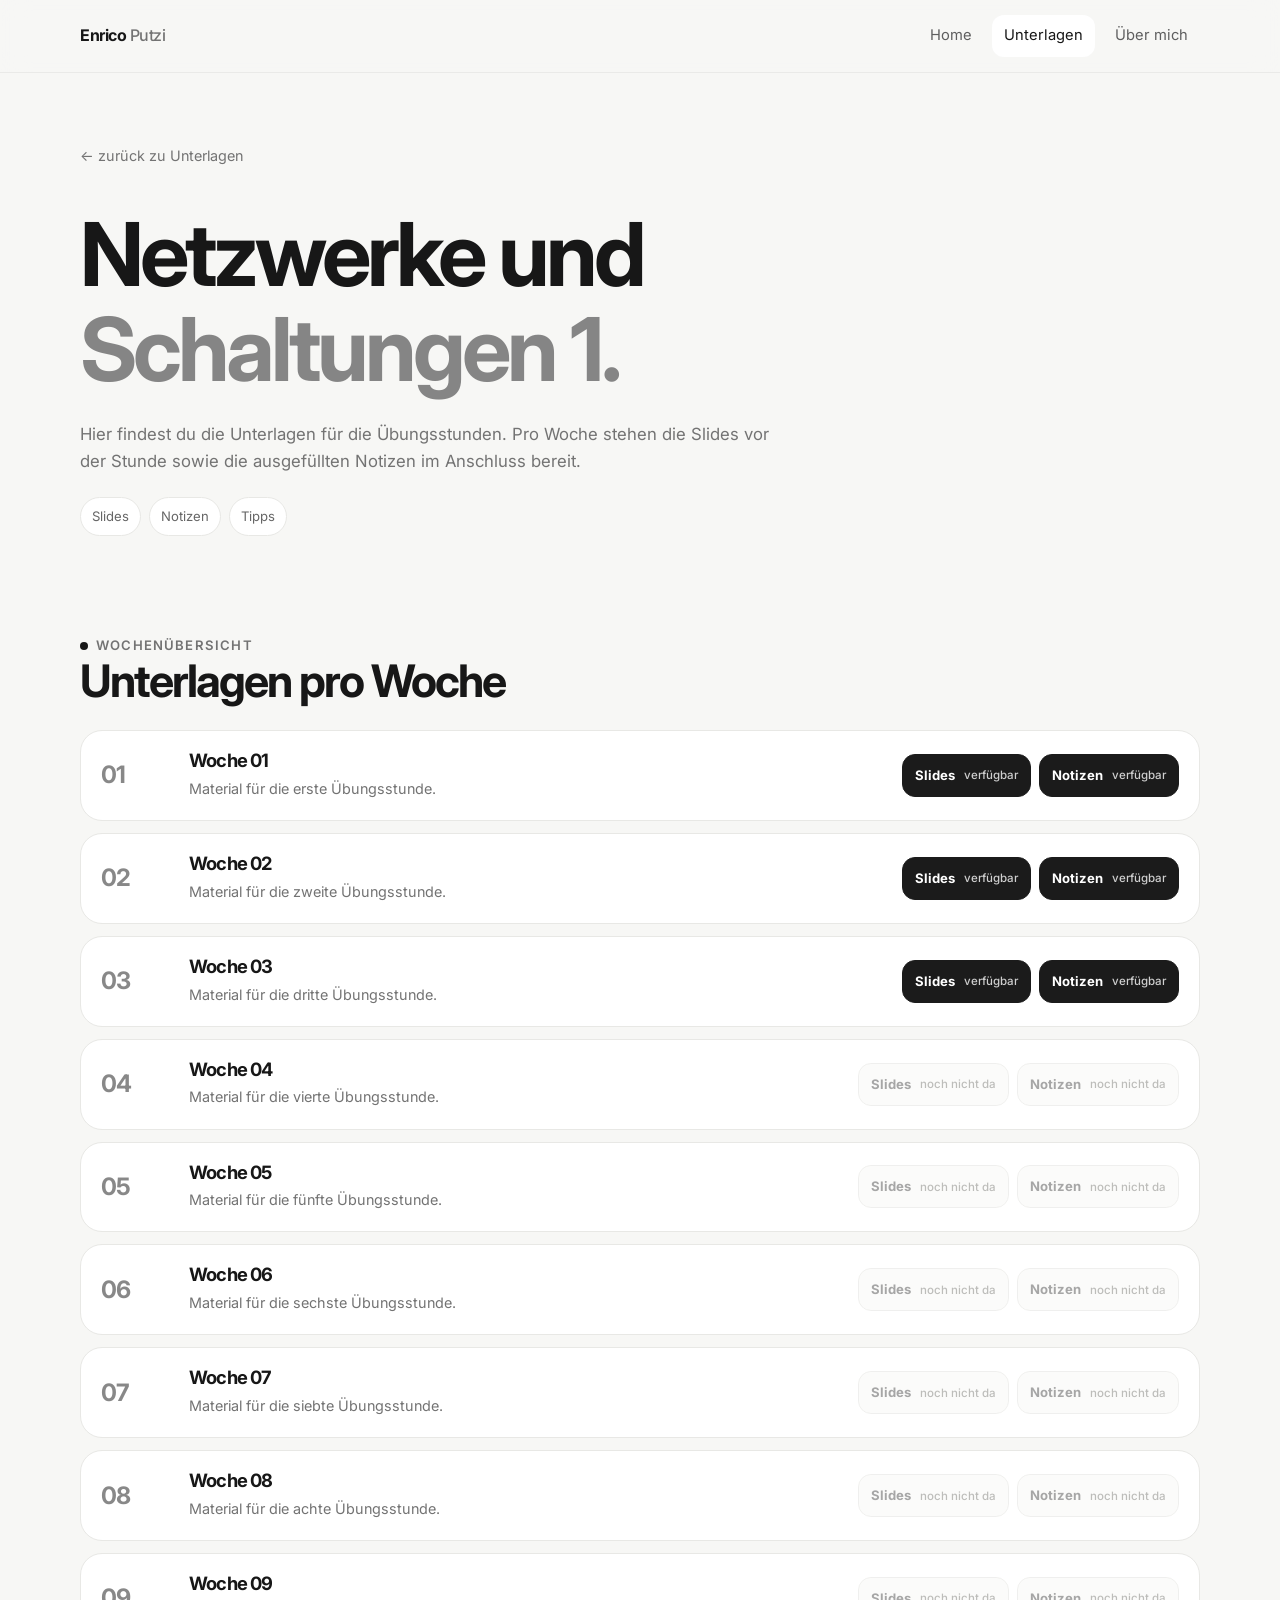
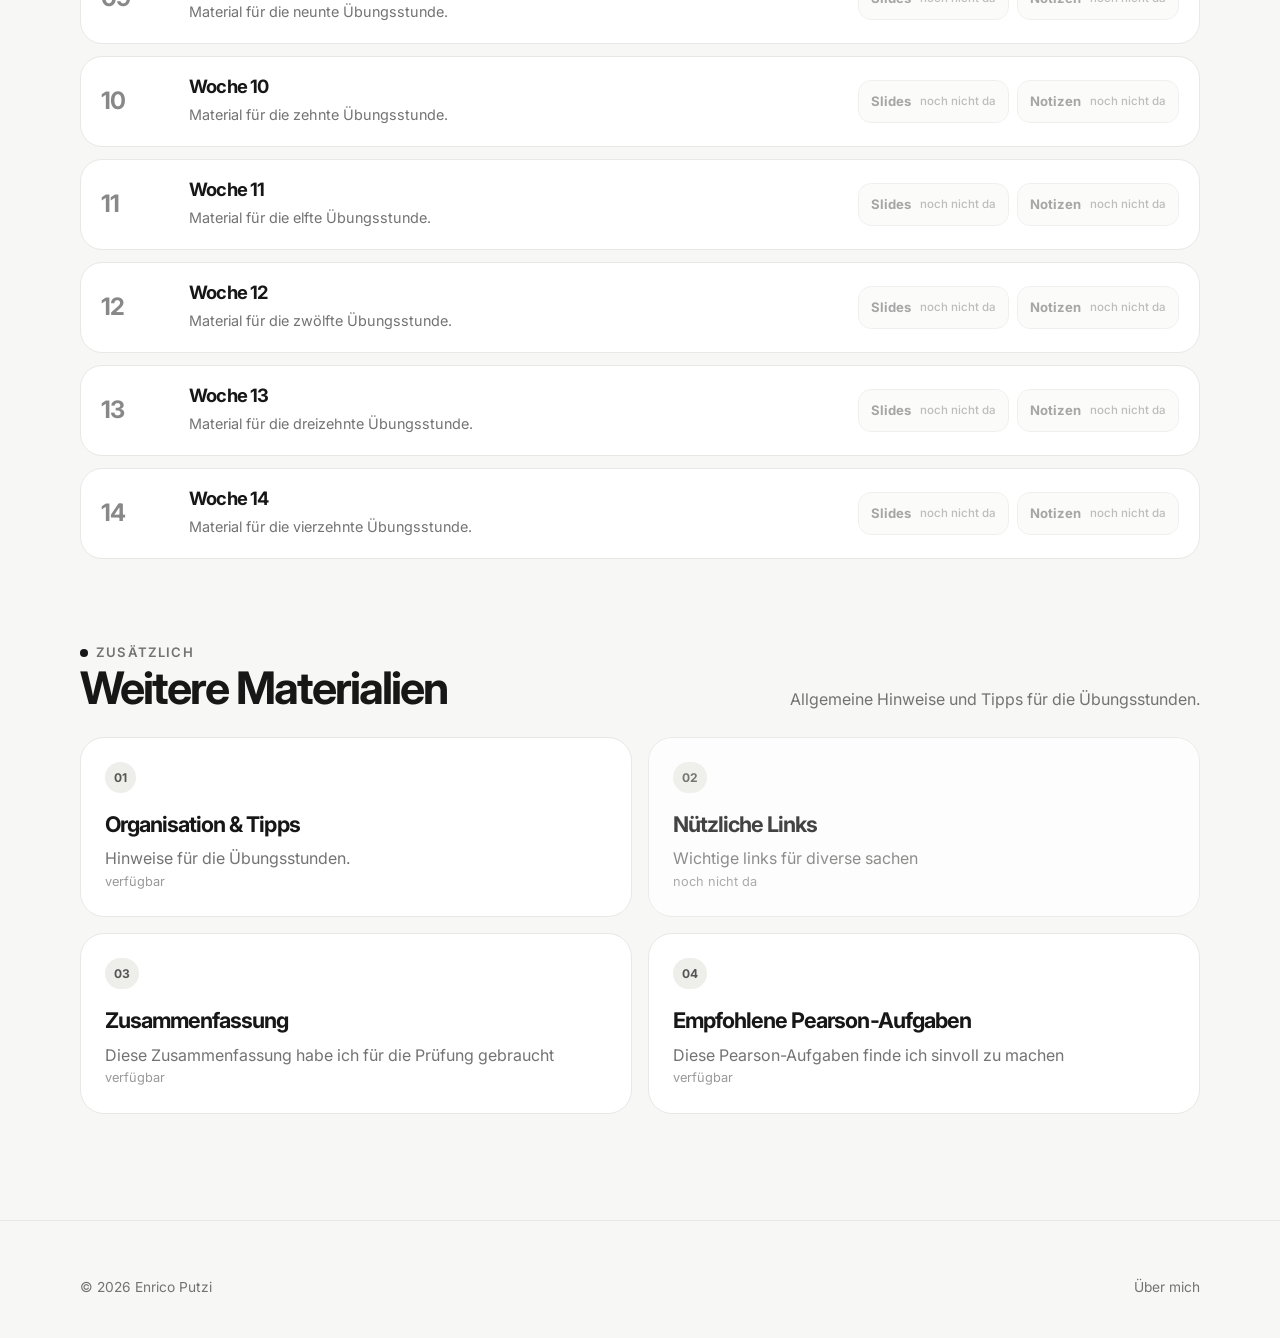
==== commit 5f735df5: "updatet files" ====
--- a/courses/nus1/index.html
+++ b/courses/nus1/index.html
@@ -156,6 +156,10 @@
         <div><span class="tag">03</span><h3>Zusammenfassung</h3><p>Diese Zusammenfassung habe ich für die Prüfung gebraucht</p></div>
         <div class="availability">wird geprüft …</div>
       </a>
+      <a class="card resource-card compact-resource" data-file="files/tips/recomended.pdf" href="files/tips/recomended.pdf">
+        <div><span class="tag">04</span><h3>Empfohlene Pearson-Aufgaben</h3><p>Diese Pearson-Aufgaben finde ich sinvoll zu machen</p></div>
+        <div class="availability">wird geprüft …</div>
+      </a>
     </div>
     
   </div>
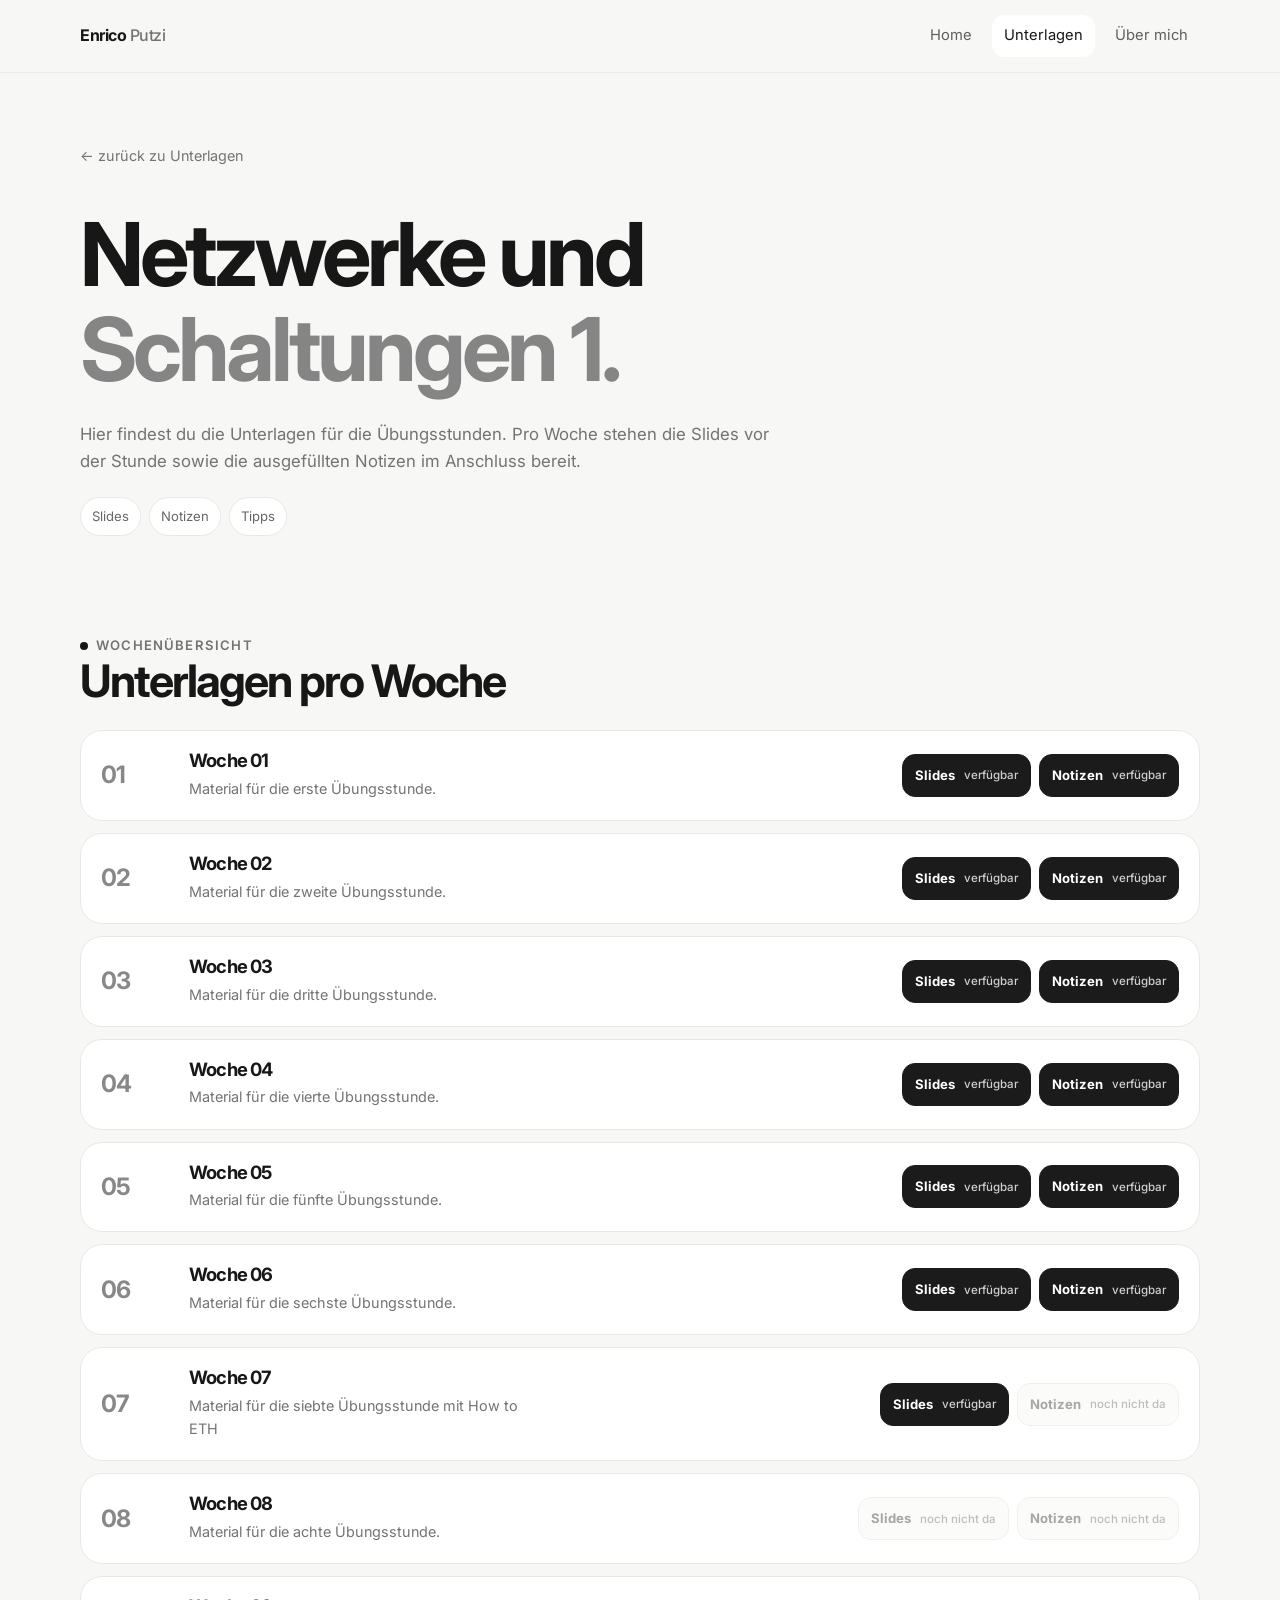
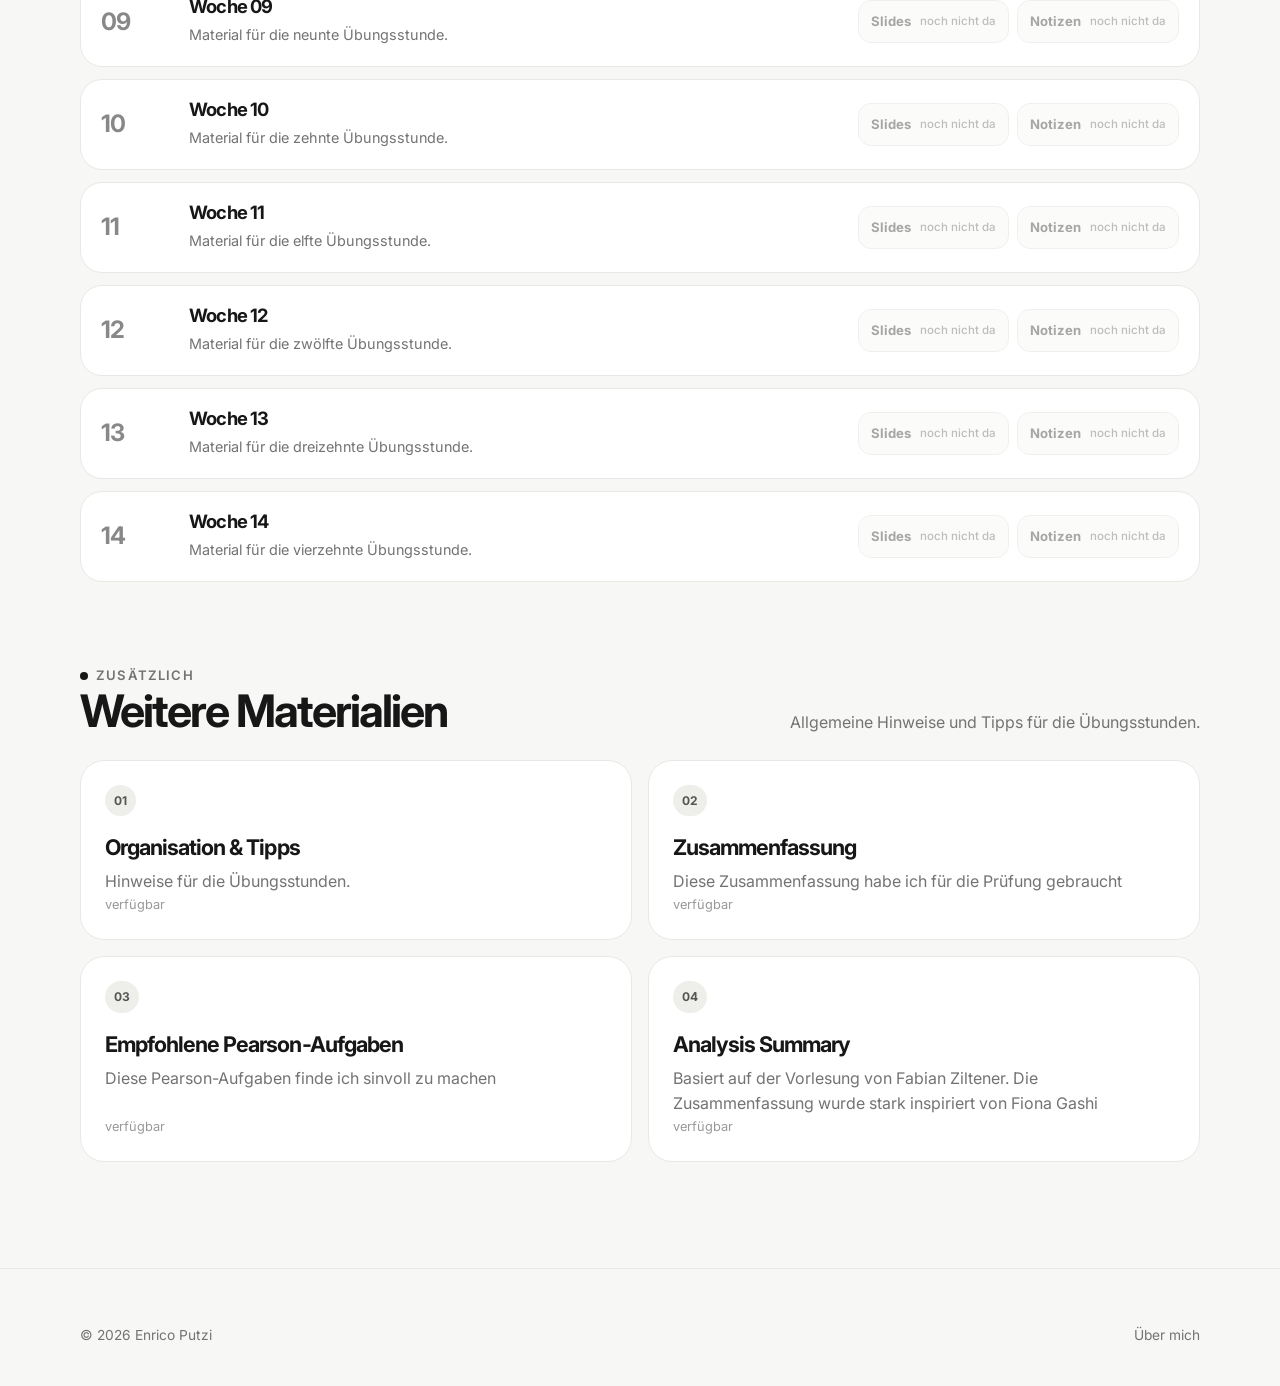
==== commit fdad9aab: "added ana summary" ====
--- a/courses/nus1/index.html
+++ b/courses/nus1/index.html
@@ -77,7 +77,7 @@
         </div>
       </article>
       <article class="week-card" data-week="07">
-        <div class="week-number">07</div><div class="week-main"><h3>Woche 07</h3><p>Material für die siebte Übungsstunde.</p></div>
+        <div class="week-number">07</div><div class="week-main"><h3>Woche 07</h3><p>Material für die siebte Übungsstunde mit How to ETH</p></div>
         <div class="file-actions">
           <a class="file-btn" data-file="files/slides/W07.pdf" href="files/slides/W07.pdf">Slides <span class="file-status">wird geprüft …</span></a>
           <a class="file-btn" data-file="files/slides-notes/W07.pdf" href="files/slides-notes/W07.pdf">Notizen <span class="file-status">wird geprüft …</span></a>
@@ -147,17 +147,16 @@
         <div><span class="tag">01</span><h3>Organisation &amp; Tipps</h3><p>Hinweise für die Übungsstunden.</p></div>
         <div class="availability">wird geprüft …</div>
       </a>
-      
-      <a class="card resource-card compact-resource" data-file="files/tips/links.docx" href="files/tips/links.docx">
-        <div><span class="tag">02</span><h3>Nützliche Links</h3><p>Wichtige links für diverse sachen</p></div>
-        <div class="availability">wird geprüft …</div>
-      </a>
       <a class="card resource-card compact-resource" data-file="files/tips/summary.pdf" href="files/tips/summary.pdf">
-        <div><span class="tag">03</span><h3>Zusammenfassung</h3><p>Diese Zusammenfassung habe ich für die Prüfung gebraucht</p></div>
+        <div><span class="tag">02</span><h3>Zusammenfassung</h3><p>Diese Zusammenfassung habe ich für die Prüfung gebraucht</p></div>
         <div class="availability">wird geprüft …</div>
       </a>
       <a class="card resource-card compact-resource" data-file="files/tips/recomended.pdf" href="files/tips/recomended.pdf">
-        <div><span class="tag">04</span><h3>Empfohlene Pearson-Aufgaben</h3><p>Diese Pearson-Aufgaben finde ich sinvoll zu machen</p></div>
+        <div><span class="tag">03</span><h3>Empfohlene Pearson-Aufgaben</h3><p>Diese Pearson-Aufgaben finde ich sinvoll zu machen</p></div>
+        <div class="availability">wird geprüft …</div>
+      </a>
+      <a class="card resource-card compact-resource" data-file="files/tips/recomended.pdf" href="files/tips/summaryAna.pdf">
+        <div><span class="tag">04</span><h3>Analysis Summary</h3><p>Basiert auf der Vorlesung von Fabian Ziltener. Die Zusammenfassung wurde stark inspiriert von Fiona Gashi</p></div>
         <div class="availability">wird geprüft …</div>
       </a>
     </div>
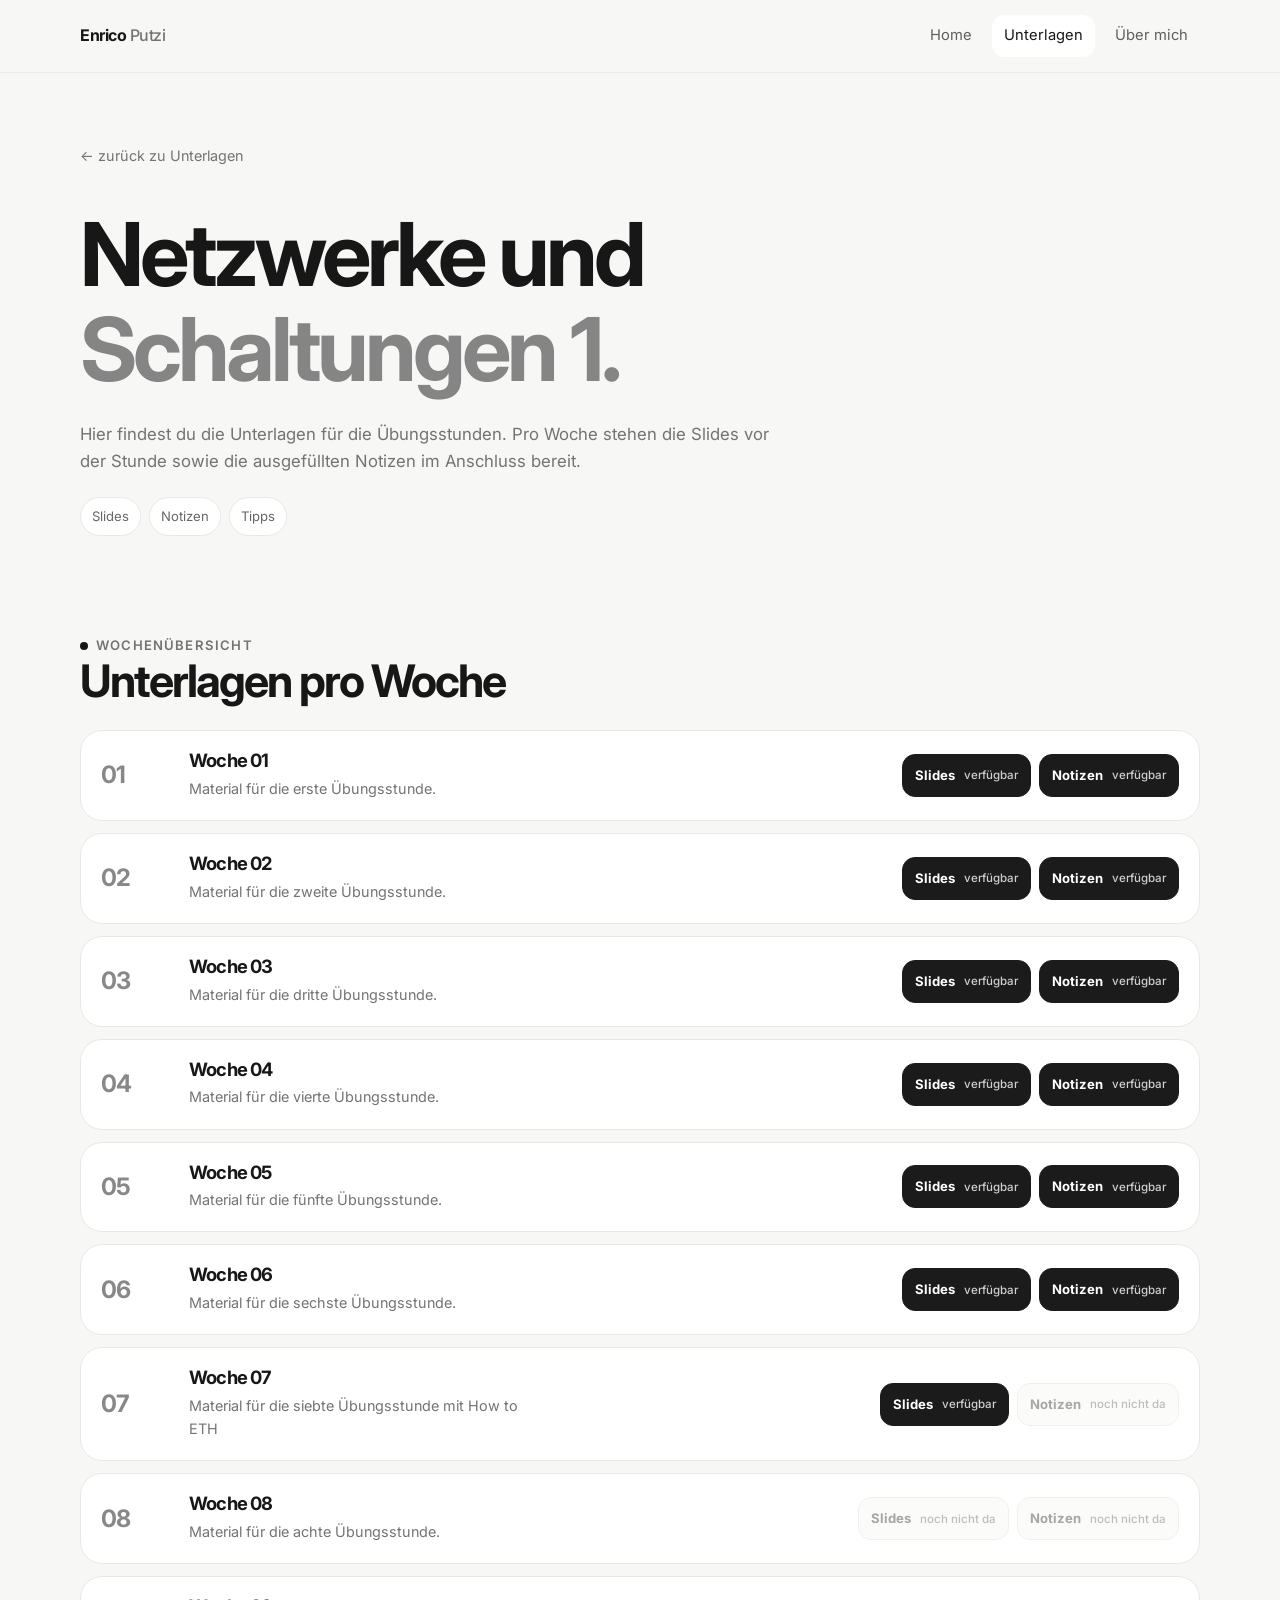
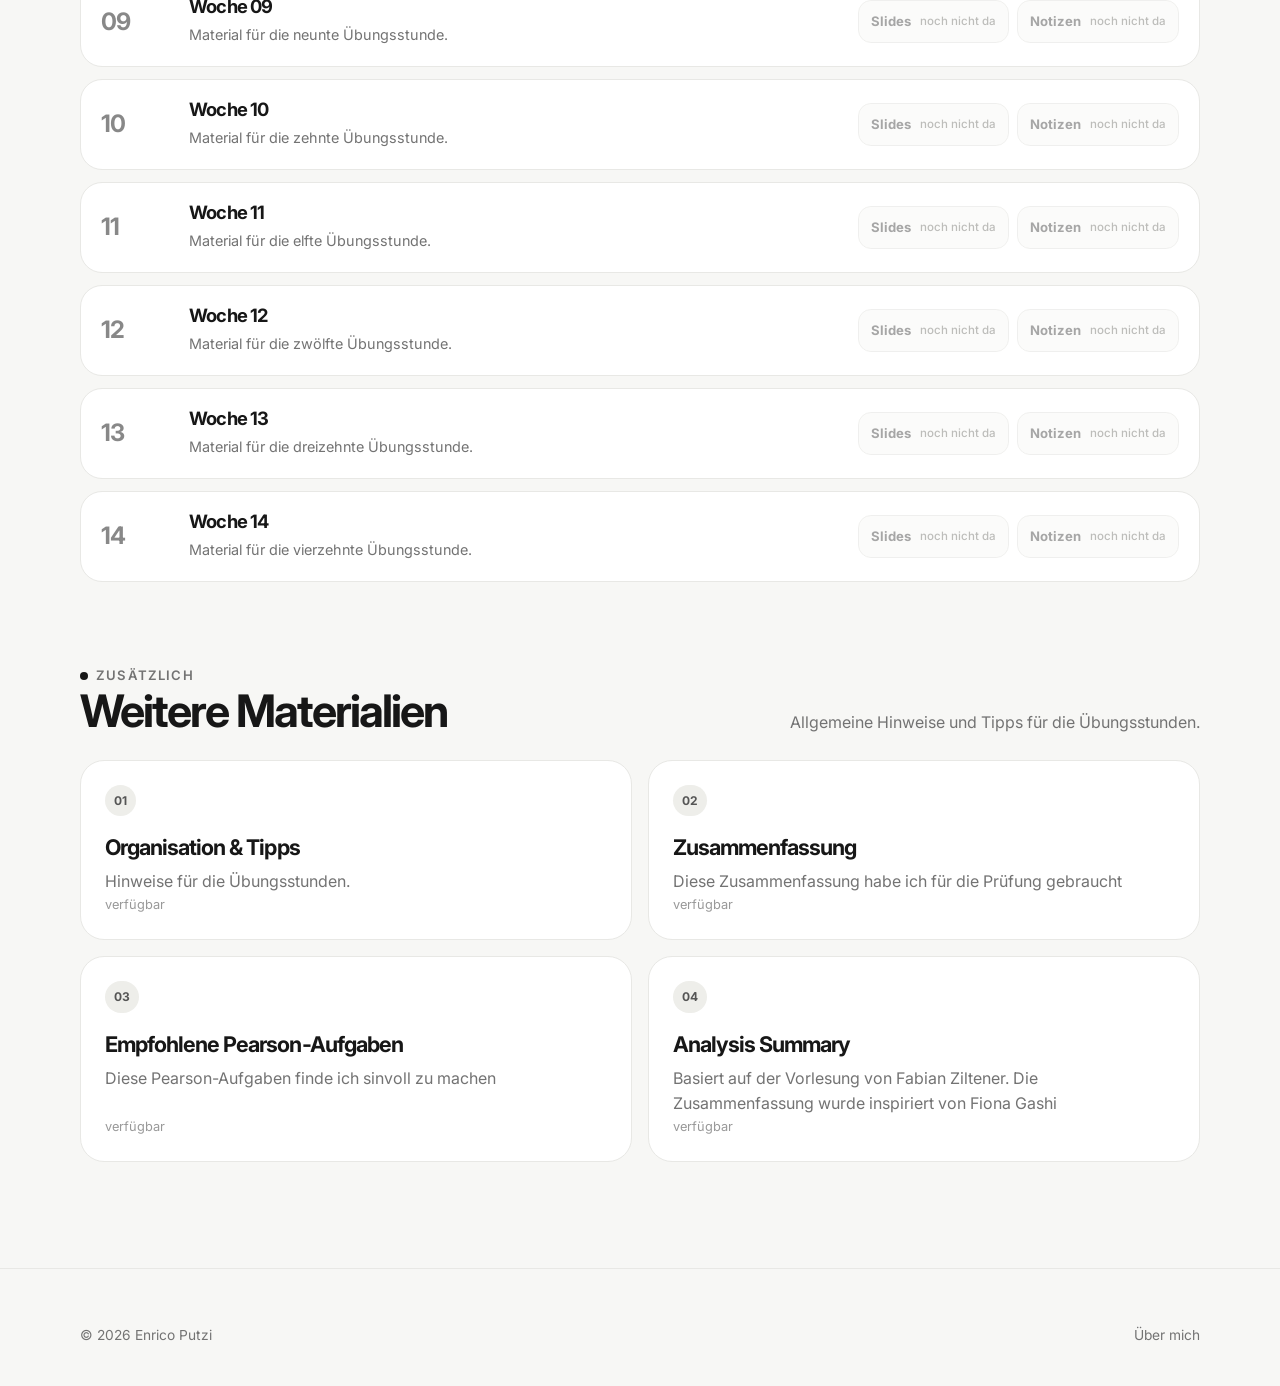
==== commit 57f036bf: "Update index.html" ====
--- a/courses/nus1/index.html
+++ b/courses/nus1/index.html
@@ -156,7 +156,7 @@
         <div class="availability">wird geprüft …</div>
       </a>
       <a class="card resource-card compact-resource" data-file="files/tips/recomended.pdf" href="files/tips/summaryAna.pdf">
-        <div><span class="tag">04</span><h3>Analysis Summary</h3><p>Basiert auf der Vorlesung von Fabian Ziltener. Die Zusammenfassung wurde stark inspiriert von Fiona Gashi</p></div>
+        <div><span class="tag">04</span><h3>Analysis Summary</h3><p>Basiert auf der Vorlesung von Fabian Ziltener. Die Zusammenfassung wurde inspiriert von Fiona Gashi</p></div>
         <div class="availability">wird geprüft …</div>
       </a>
     </div>
